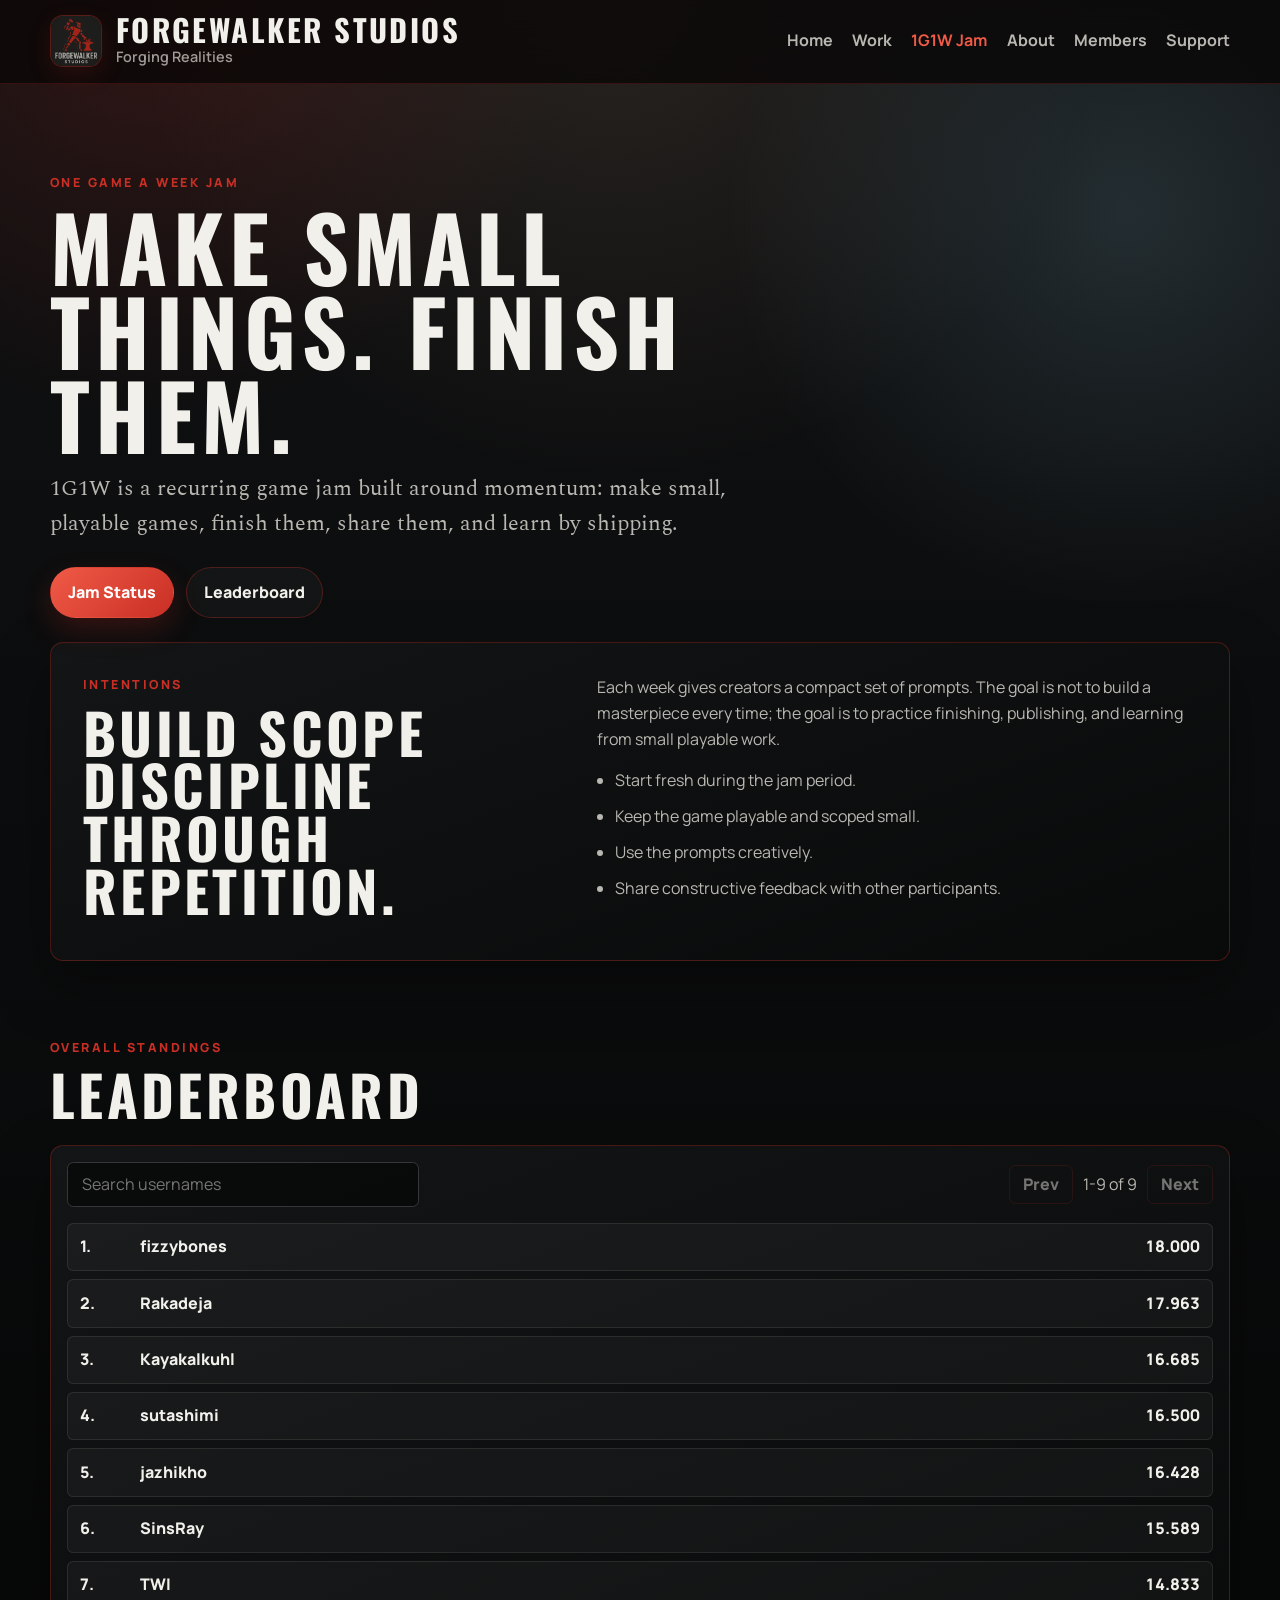
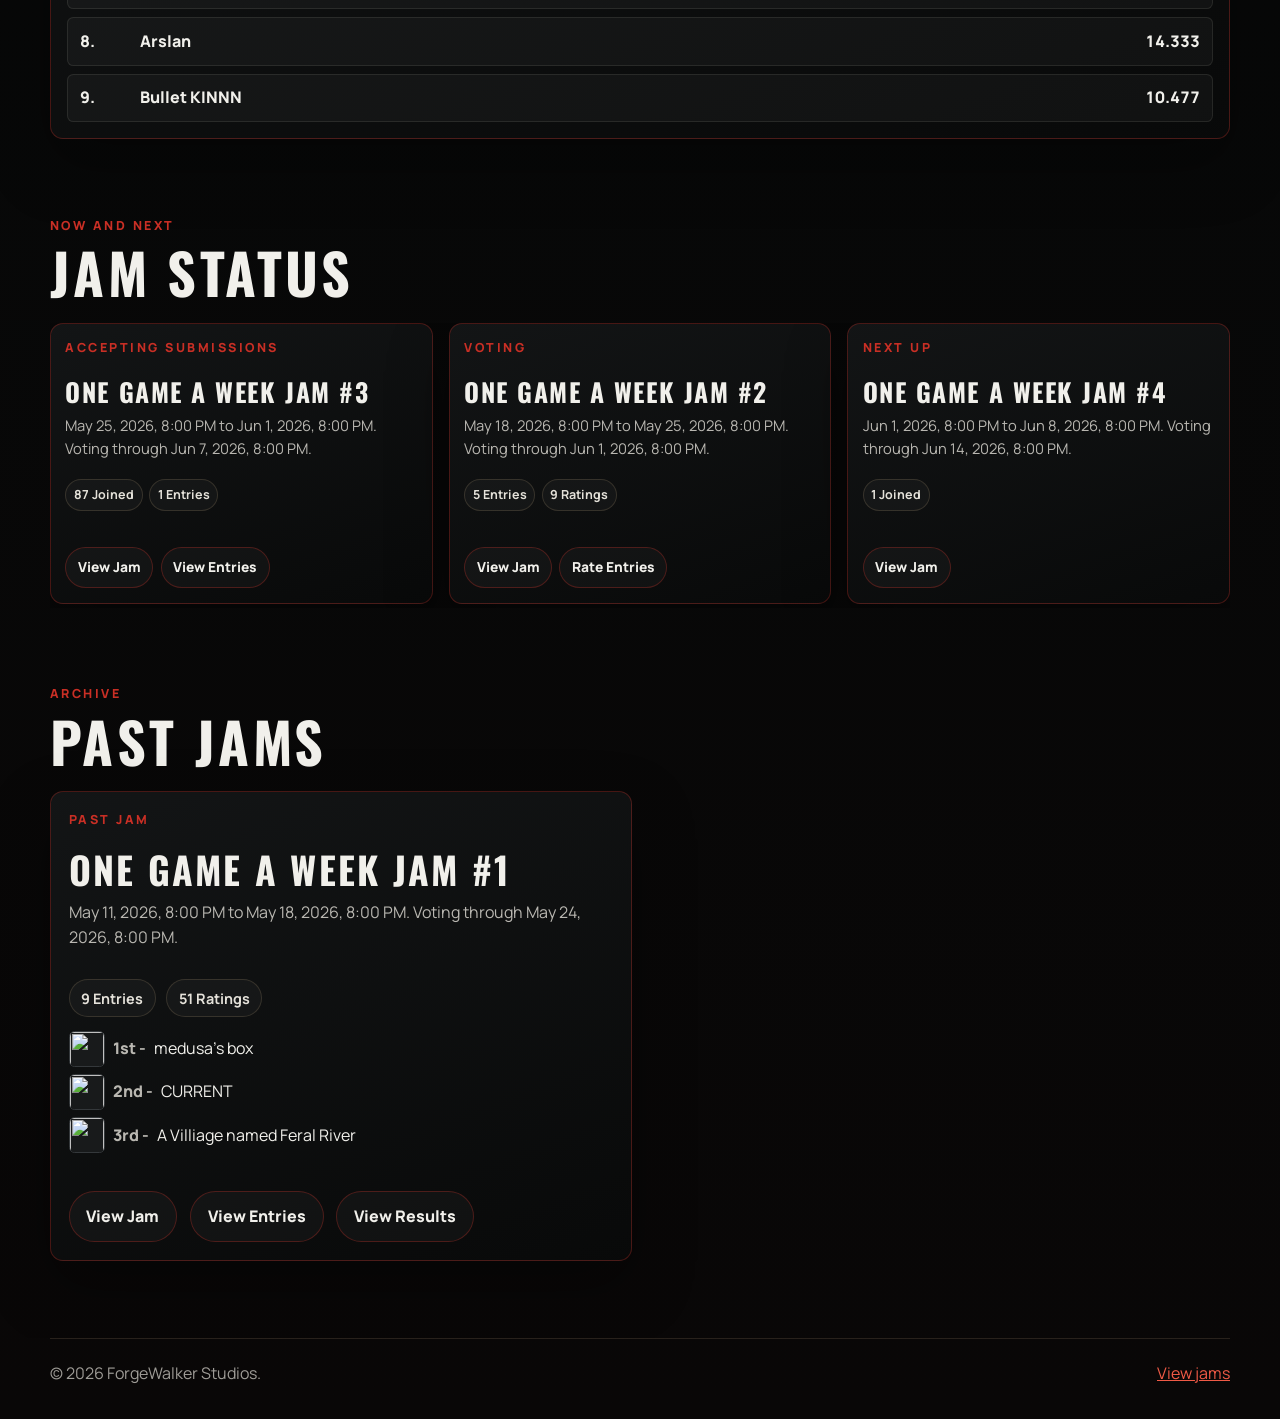
==== 1g1w.html @ 2f3650dd "feat: combine active jam status row" ====
<!doctype html>
<html lang="en">
  <head>
    <meta charset="utf-8" />
    <meta name="viewport" content="width=device-width, initial-scale=1" />
    <meta name="description" content="One Game a Week Jam is a recurring jam focused on making small, finished games quickly." />
    <title>1G1W Jam | ForgeWalker Studios</title>
    <link
      href="https://fonts.googleapis.com/css2?family=Manrope:wght@400;600;700;800&family=Oswald:wght@500;600;700&family=Spectral:wght@400;600;700&display=swap"
      rel="stylesheet"
    />
    <link rel="stylesheet" href="styles.css?v=20260528-active-row" />
  </head>
  <body>
    <header class="site-header">
      <a class="brand" href="index.html" aria-label="ForgeWalker Studios home">
        <img class="brand-mark" src="assets/branding/forgewalker-logo.png" width="52" height="52" alt="" />
        <span class="brand-copy"><span class="brand-name">ForgeWalker Studios</span><span class="brand-role">Forging Realities</span></span>
      </a>
      <nav class="nav-links" aria-label="Primary navigation">
        <a href="index.html">Home</a>
        <a href="work.html">Work</a>
        <a href="1g1w.html" aria-current="page">1G1W Jam</a>
        <a href="about.html">About</a>
        <a href="members.html">Members</a>
        <a href="support.html">Support</a>
      </nav>
    </header>

    <main data-jam-page>
      <section class="page-hero jam-hero" aria-labelledby="jam-title">
        <p class="eyebrow">One Game a Week Jam</p>
        <h1 id="jam-title">Make small things. Finish them.</h1>
        <p class="lede">
          1G1W is a recurring game jam built around momentum: make small, playable games,
          finish them, share them, and learn by shipping.
        </p>
        <div class="actions">
          <a class="button primary" href="#featured-jams">Jam Status</a>
          <a class="button" href="#leaderboard-title">Leaderboard</a>
        </div>
      </section>

      <section class="content-band split-section" aria-labelledby="intent-title">
        <div>
          <p class="eyebrow">Intentions</p>
          <h2 id="intent-title">Build scope discipline through repetition.</h2>
        </div>
        <div>
          <p>
            Each week gives creators a compact set of prompts. The goal is not to build a
            masterpiece every time; the goal is to practice finishing, publishing, and learning from
            small playable work.
          </p>
          <ul class="principle-list">
            <li>Start fresh during the jam period.</li>
            <li>Keep the game playable and scoped small.</li>
            <li>Use the prompts creatively.</li>
            <li>Share constructive feedback with other participants.</li>
          </ul>
        </div>
      </section>

      <section class="content-section" aria-labelledby="leaderboard-title">
        <div class="section-heading">
          <p class="eyebrow">Overall standings</p>
          <h2 id="leaderboard-title">Leaderboard</h2>
        </div>
        <div class="leaderboard-panel">
          <div class="leaderboard-tools">
            <label class="screen-reader-text" for="leaderboard-search">Search leaderboard usernames</label>
            <input id="leaderboard-search" type="search" placeholder="Search usernames" autocomplete="off" />
            <div class="leaderboard-pager" aria-label="Leaderboard pages">
              <button class="icon-button" id="leaderboard-prev" type="button" aria-label="Previous leaderboard page">Prev</button>
              <span id="leaderboard-count">0-0 of 0</span>
              <button class="icon-button" id="leaderboard-next" type="button" aria-label="Next leaderboard page">Next</button>
            </div>
          </div>
          <ol class="leaderboard-list" id="leaderboard-list"></ol>
        </div>
      </section>

      <section class="content-section" aria-labelledby="featured-title">
        <div class="section-heading">
          <p class="eyebrow">Now and next</p>
          <h2 id="featured-title">Jam status</h2>
        </div>
        <div class="featured-jam-grid" id="featured-jams"></div>
      </section>

      <section class="content-section" aria-labelledby="past-title">
        <div class="section-heading">
          <p class="eyebrow">Archive</p>
          <h2 id="past-title">Past jams</h2>
        </div>
        <div class="jam-grid" id="past-jams"></div>
      </section>
    </main>

    <footer class="site-footer">
      <p>&copy; 2026 ForgeWalker Studios.</p>
      <a href="#featured-jams">View jams</a>
    </footer>
    <script src="scripts/render-gameaweek-jams.js?v=20260528-active-row" defer></script>
  </body>
</html>
---- styles.css ----
:root {
  color-scheme: dark;
  --bg: #101112;
  --bg-deep: #070808;
  --surface: #181a1b;
  --surface-warm: rgba(20, 22, 23, 0.94);
  --surface-strong: #202427;
  --text: #f1f0eb;
  --text-itch: #e5e2da;
  --muted: #b9b7b1;
  --quiet: rgba(229, 226, 218, 0.68);
  --line: #34383b;
  --line-warm: rgba(211, 52, 40, 0.3);
  --forge: #c92f25;
  --forge-soft: #f05a46;
  --steel-bright: #f6f3ec;
  --patreon: #ff424d;
  --citylight: #9eddf2;
  --sunrise: #e9b98e;
  --radius: 13px;
  --shadow: 0 24px 60px rgba(0, 0, 0, 0.35);
  --site-width: min(1180px, calc(100vw - 2rem));
}

* {
  box-sizing: border-box;
}

html {
  scroll-behavior: smooth;
}

body {
  margin: 0;
  min-width: 320px;
  background:
    radial-gradient(circle at 12% 0%, rgba(201, 47, 37, 0.18), transparent 26rem),
    radial-gradient(circle at 88% 7%, rgba(158, 221, 242, 0.14), transparent 25rem),
    radial-gradient(circle at 48% 0%, rgba(233, 185, 142, 0.11), transparent 30rem),
    linear-gradient(180deg, var(--bg) 0%, var(--bg-deep) 52%, #090707 100%);
  color: var(--text);
  font-family: "Manrope", system-ui, -apple-system, BlinkMacSystemFont, "Segoe UI", sans-serif;
  line-height: 1.6;
}

img {
  display: block;
  max-width: 100%;
  height: auto;
}

a {
  color: inherit;
}

.screen-reader-text {
  position: absolute;
  width: 1px;
  height: 1px;
  overflow: hidden;
  clip: rect(0, 0, 0, 0);
  white-space: nowrap;
}

.site-header {
  position: sticky;
  top: 0;
  z-index: 20;
  display: flex;
  align-items: center;
  justify-content: space-between;
  gap: 1.5rem;
  padding: 0.9rem max(1rem, calc((100vw - 1180px) / 2));
  border-bottom: 1px solid rgba(201, 47, 37, 0.22);
  background: rgba(9, 7, 7, 0.78);
  backdrop-filter: blur(18px);
}

.brand {
  display: inline-flex;
  align-items: center;
  gap: 0.85rem;
  min-width: 0;
  text-decoration: none;
}

.brand-mark {
  flex: 0 0 auto;
  width: 52px;
  height: 52px;
  border: 1px solid rgba(201, 47, 37, 0.4);
  border-radius: var(--radius);
  object-fit: cover;
  background: #111;
  box-shadow: 0 8px 24px rgba(201, 47, 37, 0.14);
}

.brand-copy {
  display: grid;
  min-width: 0;
}

.brand-name {
  color: var(--text);
  font-family: "Oswald", "Manrope", sans-serif;
  font-size: clamp(1.35rem, 2.4vw, 2rem);
  font-weight: 700;
  letter-spacing: 0.08em;
  line-height: 1;
  text-transform: uppercase;
}

.brand-role {
  color: var(--quiet);
  font-size: 0.9rem;
  font-weight: 600;
}

.nav-links {
  display: flex;
  flex-wrap: wrap;
  justify-content: flex-end;
  gap: 0.9rem 1.2rem;
  color: var(--muted);
  font-weight: 700;
}

.nav-links a {
  text-decoration: none;
}

.nav-links a:hover,
.nav-links a:focus-visible,
.nav-links a[aria-current="page"],
.text-link,
.project-card a,
.site-footer a {
  color: var(--forge-soft);
}

.nav-links a:focus-visible,
.button:focus-visible,
.icon-button:focus-visible,
.leaderboard-tools input:focus-visible,
.project-card a:focus-visible,
.support-link:focus-visible,
.text-link:focus-visible {
  outline: 3px solid rgba(240, 90, 70, 0.85);
  outline-offset: 4px;
}

main {
  overflow: hidden;
}

.hero,
.page-hero,
.content-section,
.content-band {
  width: var(--site-width);
  margin: 0 auto;
}

.hero {
  display: grid;
  grid-template-columns: minmax(0, 1.12fr) minmax(300px, 0.88fr);
  gap: 1.4rem;
  align-items: stretch;
  min-height: calc(100svh - 82px);
  padding: clamp(3rem, 6vw, 5rem) 0 2.5rem;
}

.hero-copy,
.feature-panel,
.content-band,
.project-card,
.member-card,
.support-link {
  border: 1px solid var(--line-warm);
  border-radius: var(--radius);
  background: linear-gradient(160deg, var(--surface-warm), rgba(9, 10, 10, 0.94));
  box-shadow: var(--shadow);
}

.hero-copy {
  padding: clamp(1.6rem, 4vw, 3rem);
}

.feature-panel {
  position: relative;
  display: grid;
  align-content: end;
  min-height: 420px;
  overflow: hidden;
  padding: clamp(1.2rem, 3vw, 2rem);
}

.feature-cover {
  position: absolute;
  inset: 0;
  width: 100%;
  height: 100%;
  object-fit: cover;
  opacity: 0.74;
  filter: saturate(0.95) contrast(1.06);
}

.feature-panel::after {
  content: "";
  position: absolute;
  inset: 0;
  background:
    linear-gradient(180deg, rgba(7, 8, 8, 0.1), rgba(7, 8, 8, 0.82)),
    linear-gradient(90deg, rgba(7, 8, 8, 0.35), rgba(201, 47, 37, 0.08));
}

.feature-emblem {
  position: absolute;
  right: 1rem;
  top: 1rem;
  z-index: 1;
  width: min(34%, 150px);
  border: 1px solid rgba(201, 47, 37, 0.42);
  border-radius: var(--radius);
  opacity: 0.9;
  box-shadow: var(--shadow);
}

.feature-panel > div {
  position: relative;
  z-index: 2;
  padding: 1rem;
  border: 1px solid rgba(201, 47, 37, 0.22);
  border-radius: var(--radius);
  background: rgba(7, 8, 8, 0.78);
}

.page-hero {
  padding: clamp(3rem, 7vw, 6rem) 0 1.5rem;
}

.content-section,
.content-band {
  margin-bottom: clamp(2.5rem, 6vw, 5rem);
}

.content-band {
  padding: clamp(1.35rem, 3vw, 2rem);
}

.split-section {
  display: grid;
  grid-template-columns: minmax(260px, 0.75fr) minmax(0, 1fr);
  gap: clamp(1.5rem, 5vw, 4rem);
  align-items: start;
}

.prose-section {
  max-width: 920px;
}

.section-heading {
  max-width: 820px;
  margin-bottom: 1.5rem;
}

.eyebrow,
.project-label,
.panel-label {
  margin: 0 0 0.65rem;
  color: var(--forge);
  font-size: 0.78rem;
  font-weight: 800;
  letter-spacing: 0.2em;
  text-transform: uppercase;
}

h1,
h2,
h3,
p {
  margin-top: 0;
}

h1,
h2 {
  font-family: "Oswald", "Manrope", sans-serif;
  line-height: 0.94;
  letter-spacing: 0.06em;
  text-transform: uppercase;
}

h1 {
  max-width: 100%;
  margin-bottom: 1rem;
  font-size: clamp(3rem, 7.2vw, 5.1rem);
  overflow-wrap: normal;
  word-break: normal;
}

.hero h1 span {
  display: block;
}

.page-hero h1 {
  max-width: 14ch;
  font-size: clamp(3rem, 7vw, 5.7rem);
}

h2 {
  margin-bottom: 0.75rem;
  font-size: clamp(2rem, 4.5vw, 3.5rem);
}

.project-card h2,
.project-card h3 {
  margin-bottom: 0.65rem;
  font-family: "Oswald", "Manrope", sans-serif;
  font-size: 1.65rem;
  line-height: 1.05;
  letter-spacing: 0.04em;
  text-transform: uppercase;
}

.lede {
  max-width: 62ch;
  color: var(--muted);
  font-family: "Spectral", Georgia, serif;
  font-size: clamp(1.1rem, 2vw, 1.35rem);
}

p {
  color: var(--muted);
}

.actions {
  display: flex;
  flex-wrap: wrap;
  gap: 0.8rem;
  margin-top: 1.6rem;
}

.button {
  display: inline-flex;
  align-items: center;
  justify-content: center;
  min-height: 48px;
  padding: 0.75rem 1.05rem;
  border: 1px solid var(--line-warm);
  border-radius: 999px;
  background: rgba(255, 255, 255, 0.03);
  color: var(--text);
  font-weight: 800;
  text-decoration: none;
}

.button.primary {
  border-color: transparent;
  background: linear-gradient(135deg, var(--forge-soft), var(--forge));
  color: #fff;
  box-shadow: 0 12px 28px rgba(201, 47, 37, 0.22);
}

.text-link,
.project-card a {
  font-weight: 800;
  text-decoration: none;
}

.text-link:hover,
.project-card a:hover,
.site-footer a:hover {
  text-decoration: underline;
  text-underline-offset: 0.24em;
}

.project-grid {
  display: grid;
  grid-template-columns: repeat(3, minmax(0, 1fr));
  gap: 1rem;
}

.project-grid.wide {
  grid-template-columns: repeat(4, minmax(0, 1fr));
}

.project-card {
  display: grid;
  grid-template-rows: auto 1fr;
  min-height: 100%;
  overflow: hidden;
}

.jam-grid {
  display: grid;
  grid-template-columns: repeat(2, minmax(0, 1fr));
  gap: 1rem;
}

.featured-jam-grid {
  display: grid;
  grid-template-columns: repeat(3, minmax(190px, 1fr));
  gap: 1rem;
  overflow-x: auto;
  padding-bottom: 0.25rem;
}

.jam-card {
  display: grid;
  grid-template-columns: minmax(180px, 0.45fr) minmax(0, 1fr);
  min-height: 100%;
  overflow: hidden;
  border: 1px solid var(--line-warm);
  border-radius: var(--radius);
  background: linear-gradient(160deg, var(--surface-warm), rgba(9, 10, 10, 0.94));
  box-shadow: var(--shadow);
}

.jam-card.no-image {
  grid-template-columns: 1fr;
}

.featured-jam-grid .jam-card {
  grid-template-columns: 1fr;
}

.featured-jam-grid .jam-card img {
  width: 100%;
  height: auto;
  min-height: 0;
  aspect-ratio: 16 / 9;
}

.featured-jam-grid .jam-card h2 {
  font-size: clamp(1.25rem, 2vw, 1.85rem);
}

.featured-jam-grid .jam-card-body {
  gap: 0.65rem;
  padding: 0.9rem;
}

.featured-jam-grid .jam-dates {
  font-size: 0.92rem;
}

.featured-jam-grid .tag-list {
  gap: 0.4rem;
  margin-top: 0.5rem;
}

.featured-jam-grid .tag-list li {
  padding: 0.3rem 0.48rem;
  font-size: 0.78rem;
}

.featured-jam-grid .actions {
  gap: 0.45rem;
}

.featured-jam-grid .button {
  min-height: 2.4rem;
  padding: 0.55rem 0.72rem;
  font-size: 0.86rem;
}

.jam-card img {
  width: 100%;
  height: 100%;
  min-height: 260px;
  object-fit: cover;
  background: var(--surface);
}

.jam-card-body {
  display: flex;
  flex-direction: column;
  gap: 0.75rem;
  padding: 1.1rem;
}

.jam-card h2 {
  margin-bottom: 0;
  font-size: clamp(1.7rem, 3vw, 2.35rem);
}

.jam-dates {
  margin: 0;
}

.placeholder-card {
  box-shadow: none;
}

.podium-list {
  display: grid;
  gap: 0.45rem;
  margin: 0.1rem 0 0;
  padding: 0;
  list-style: none;
}

.podium-list li {
  display: grid;
  grid-template-columns: 2.25rem auto minmax(0, 1fr);
  gap: 0.5rem;
  align-items: center;
  min-width: 0;
  color: var(--muted);
  white-space: nowrap;
}

.podium-icon {
  display: grid;
  width: 2.25rem;
  height: 2.25rem;
  overflow: hidden;
  place-items: center;
  border: 1px solid var(--line);
  border-radius: 0.35rem;
  background: var(--surface);
}

.podium-icon img {
  width: 100%;
  height: 100%;
  object-fit: cover;
}

.podium-list a {
  overflow: hidden;
  color: var(--text);
  text-decoration: none;
  text-overflow: ellipsis;
}

.podium-list a:hover {
  color: var(--ember);
}

.podium-rank {
  color: var(--ember);
  font-weight: 800;
}

.leaderboard-panel {
  display: grid;
  gap: 1rem;
  padding: 1rem;
  border: 1px solid var(--line-warm);
  border-radius: var(--radius);
  background: linear-gradient(160deg, var(--surface-warm), rgba(9, 10, 10, 0.94));
  box-shadow: var(--shadow);
}

.leaderboard-tools {
  display: flex;
  flex-wrap: wrap;
  gap: 0.75rem;
  align-items: center;
  justify-content: space-between;
}

.leaderboard-tools input {
  width: min(100%, 22rem);
  min-height: 2.8rem;
  padding: 0 0.9rem;
  border: 1px solid var(--line);
  border-radius: 0.4rem;
  background: rgba(7, 8, 8, 0.8);
  color: var(--text);
  font: inherit;
}

.leaderboard-tools input:focus {
  outline: 2px solid rgba(205, 86, 61, 0.5);
  outline-offset: 2px;
}

.leaderboard-pager {
  display: flex;
  gap: 0.65rem;
  align-items: center;
  color: var(--muted);
}

.icon-button {
  min-height: 2.4rem;
  padding: 0 0.8rem;
  border: 1px solid var(--line-warm);
  border-radius: 0.4rem;
  background: transparent;
  color: var(--text);
  cursor: pointer;
  font: inherit;
  font-weight: 800;
}

.icon-button:disabled {
  cursor: not-allowed;
  opacity: 0.45;
}

.leaderboard-list {
  display: grid;
  gap: 0.5rem;
  margin: 0;
  padding: 0;
  list-style: none;
}

.leaderboard-row {
  display: grid;
  grid-template-columns: 3rem minmax(0, 1fr) auto;
  gap: 0.75rem;
  align-items: center;
  min-height: 3rem;
  padding: 0.65rem 0.75rem;
  border: 1px solid rgba(255, 247, 232, 0.09);
  border-radius: 0.4rem;
  background: rgba(255, 247, 232, 0.035);
}

.leaderboard-row a {
  overflow: hidden;
  color: var(--text);
  font-weight: 800;
  text-decoration: none;
  text-overflow: ellipsis;
  white-space: nowrap;
}

.leaderboard-row a:hover {
  color: var(--ember);
}

.leaderboard-rank,
.leaderboard-score {
  color: var(--ember);
  font-weight: 900;
}

.leaderboard-score {
  color: var(--text);
  font-variant-numeric: tabular-nums;
}

.principle-list {
  display: grid;
  gap: 0.65rem;
  margin: 1rem 0 0;
  padding-left: 1.1rem;
  color: var(--muted);
}

.project-card img {
  width: 100%;
  aspect-ratio: 16 / 10;
  object-fit: cover;
  background: var(--surface);
}

.project-placeholder {
  display: grid;
  place-items: center;
  width: 100%;
  aspect-ratio: 16 / 10;
  background:
    linear-gradient(145deg, rgba(201, 47, 37, 0.18), rgba(9, 10, 10, 0.94)),
    var(--surface);
  color: var(--steel-bright);
  font-family: "Oswald", "Manrope", sans-serif;
  font-size: 2rem;
  letter-spacing: 0.08em;
}

.empty-state {
  grid-column: 1 / -1;
  margin: 0;
  padding: clamp(1.4rem, 3vw, 2rem);
  border: 1px solid var(--line-warm);
  border-radius: var(--radius);
  background: linear-gradient(160deg, var(--surface-warm), rgba(9, 10, 10, 0.94));
  color: var(--muted);
  box-shadow: var(--shadow);
}

.empty-state p {
  margin-bottom: 0.8rem;
}

.empty-state a {
  color: var(--forge-soft);
  font-weight: 800;
  text-decoration: none;
}

.empty-state a:hover {
  text-decoration: underline;
  text-underline-offset: 0.24em;
}

.card-copy {
  display: flex;
  flex-direction: column;
  gap: 0.2rem;
  padding: 1rem;
}

.card-copy p {
  flex: 1;
}

.member-card {
  display: grid;
  grid-template-columns: minmax(190px, 0.35fr) minmax(0, 1fr);
  gap: clamp(1.5rem, 5vw, 4rem);
  align-items: center;
  padding: clamp(1.4rem, 4vw, 3rem);
}

.member-logo {
  width: min(100%, 260px);
  justify-self: center;
  border: 1px solid var(--line-warm);
  border-radius: var(--radius);
  background: rgba(7, 8, 8, 0.65);
  box-shadow: var(--shadow);
}

.tag-list {
  display: flex;
  flex-wrap: wrap;
  gap: 0.65rem;
  padding: 0;
  margin: 1rem 0 0;
  list-style: none;
}

.tag-list li {
  padding: 0.42rem 0.72rem;
  border: 1px solid rgba(223, 190, 146, 0.16);
  border-radius: 999px;
  background: rgba(255, 255, 255, 0.03);
  color: var(--text-itch);
  font-size: 0.9rem;
  font-weight: 700;
}

.support-grid {
  display: grid;
  grid-template-columns: repeat(3, minmax(0, 1fr));
  gap: 1rem;
}

.support-link {
  display: grid;
  align-content: start;
  gap: 0.65rem;
  min-height: 210px;
  padding: 1.2rem;
  text-decoration: none;
}

.support-link span {
  color: var(--forge);
  font-size: 0.82rem;
  font-weight: 900;
  letter-spacing: 0.18em;
  text-transform: uppercase;
}

.support-link strong {
  color: var(--text);
  font-family: "Oswald", "Manrope", sans-serif;
  font-size: 1.75rem;
  line-height: 1.05;
  letter-spacing: 0.04em;
  text-transform: uppercase;
}

.support-link.patreon {
  border-color: rgba(255, 66, 77, 0.42);
}

.support-link.patreon span {
  color: #ff7a82;
}

.site-footer {
  display: flex;
  align-items: center;
  justify-content: space-between;
  gap: 1rem;
  width: var(--site-width);
  margin: 0 auto;
  padding: 1.4rem 0 2rem;
  border-top: 1px solid rgba(223, 190, 146, 0.14);
}

.site-footer p {
  margin: 0;
  color: var(--quiet);
}

@media (max-width: 1050px) {
  .project-grid,
  .project-grid.wide,
  .jam-grid,
  .support-grid {
    grid-template-columns: repeat(2, minmax(0, 1fr));
  }
}

@media (max-width: 860px) {
  .site-header {
    align-items: flex-start;
    flex-direction: column;
  }

  .nav-links {
    justify-content: flex-start;
  }

  .hero,
  .split-section,
  .jam-card,
  .member-card {
    grid-template-columns: 1fr;
  }

  .hero {
    min-height: auto;
  }
}

@media (max-width: 620px) {
  .nav-links {
    width: 100%;
    justify-content: space-between;
    gap: 0.7rem;
  }

  h1,
  .page-hero h1 {
    font-size: clamp(2.35rem, 8vw, 3.2rem);
  }

  .actions,
  .actions .button,
  .project-grid,
  .project-grid.wide,
  .support-grid {
    width: 100%;
  }

  .project-grid,
  .project-grid.wide,
  .jam-grid,
  .support-grid {
    grid-template-columns: 1fr;
  }

  .site-footer {
    align-items: flex-start;
    flex-direction: column;
  }
}
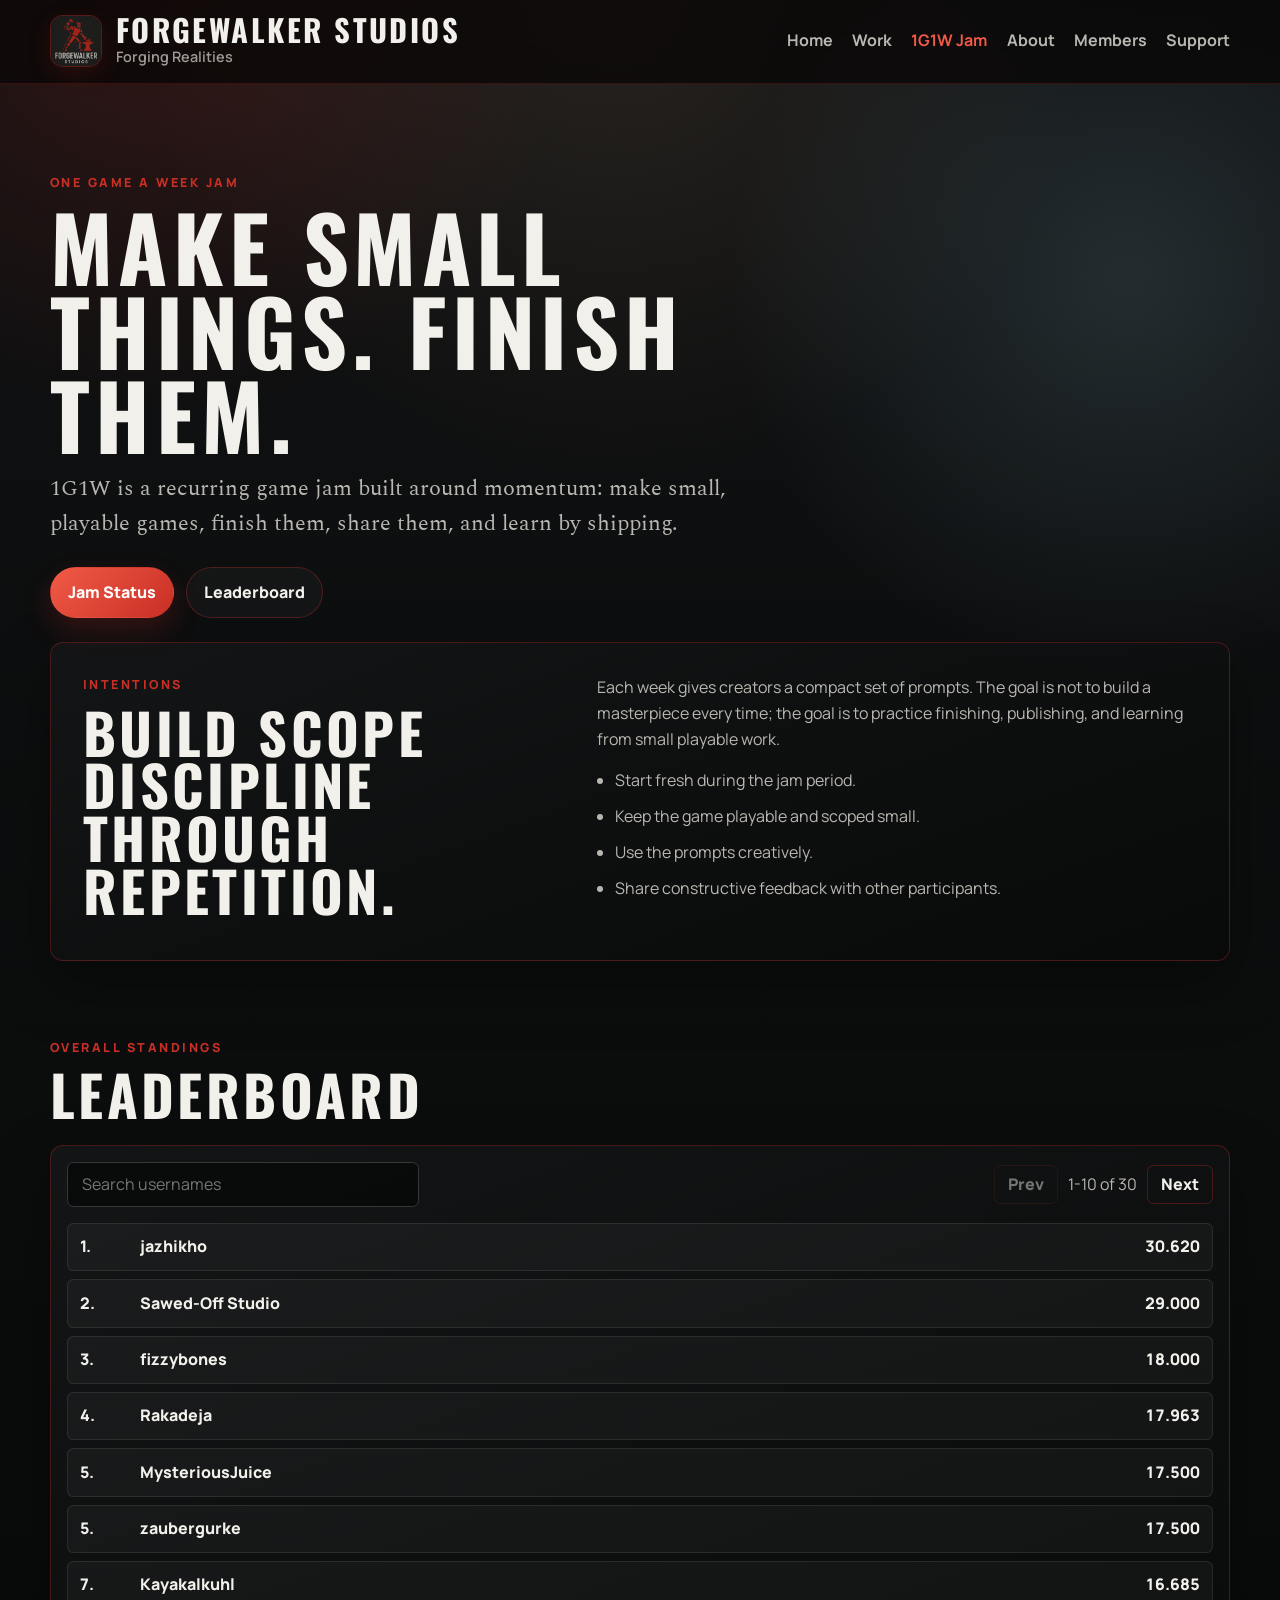
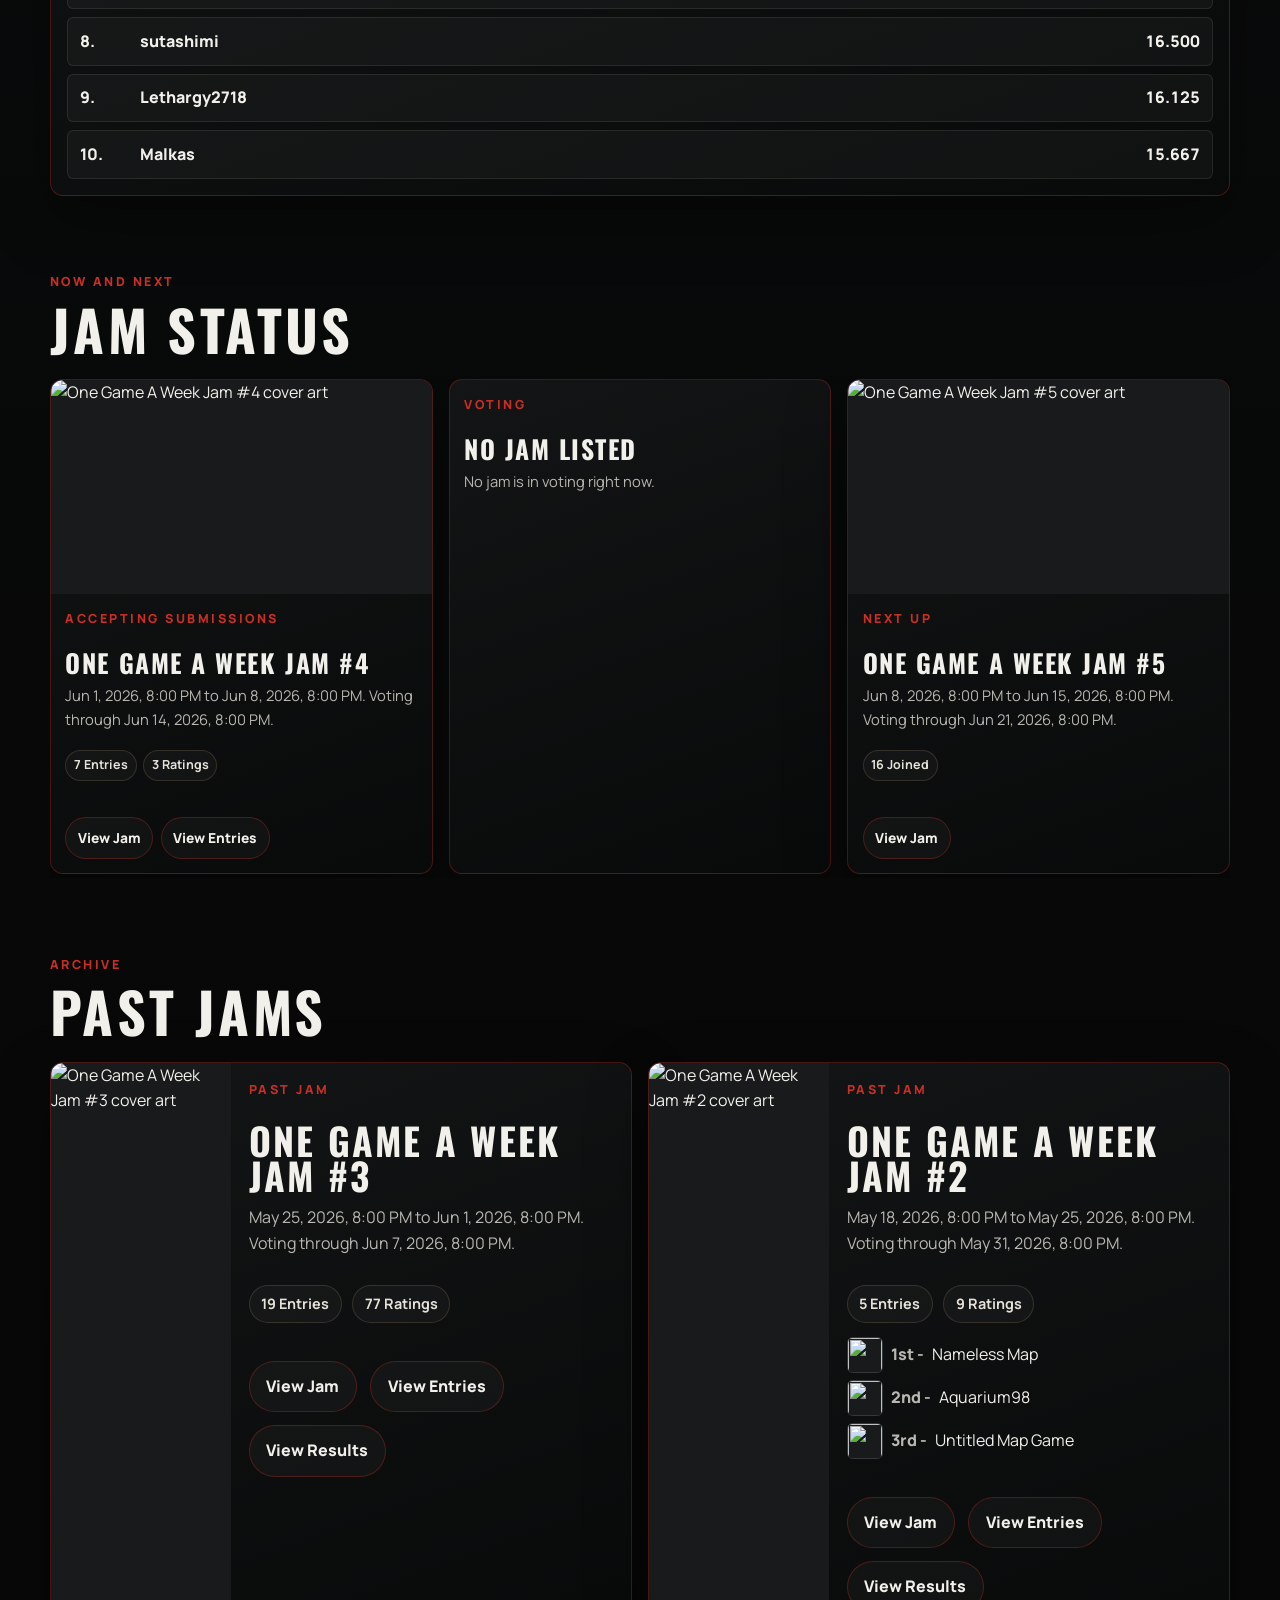
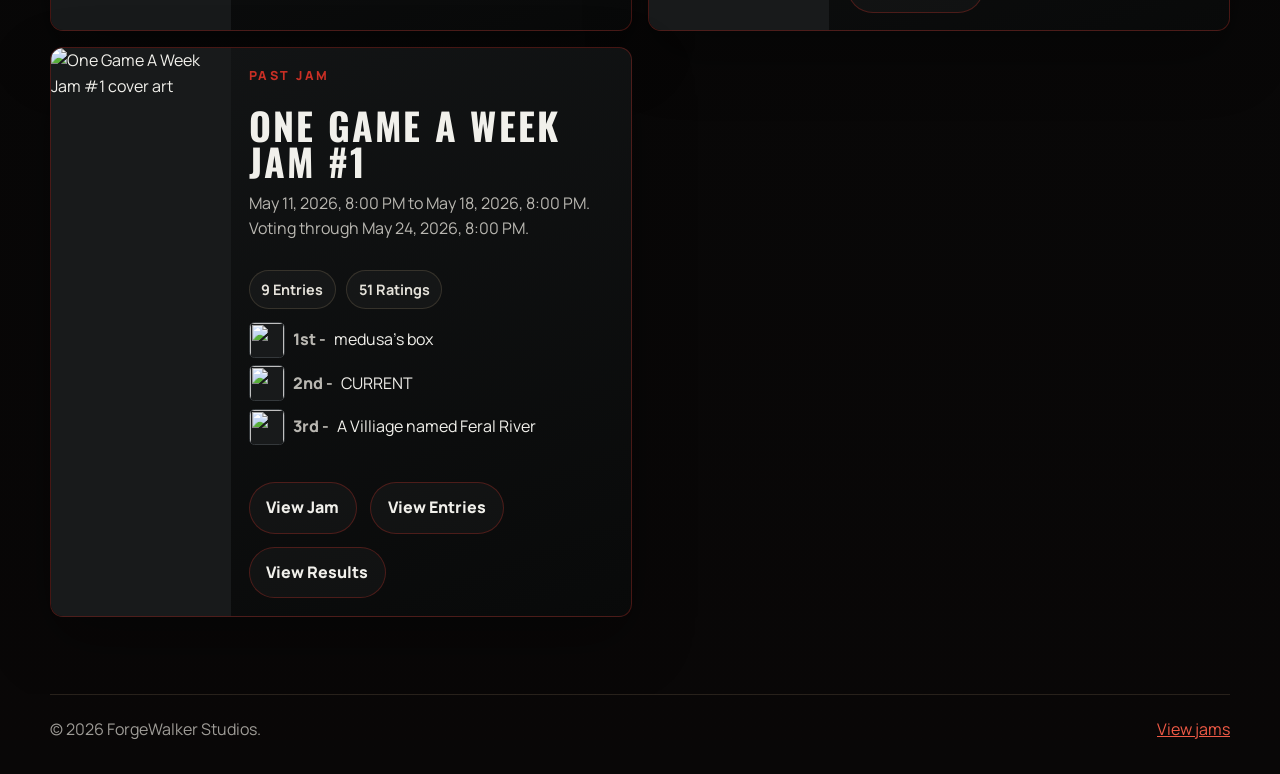
==== commit 661effc2: "chore: update Week 3 leaderboard" ====
--- a/1g1w.html
+++ b/1g1w.html
@@ -101,6 +101,6 @@
       <p>&copy; 2026 ForgeWalker Studios.</p>
       <a href="#featured-jams">View jams</a>
     </footer>
-    <script src="scripts/render-gameaweek-jams.js?v=20260528-active-row" defer></script>
+    <script src="scripts/render-gameaweek-jams.js?v=20260608-leaderboard" defer></script>
   </body>
 </html>
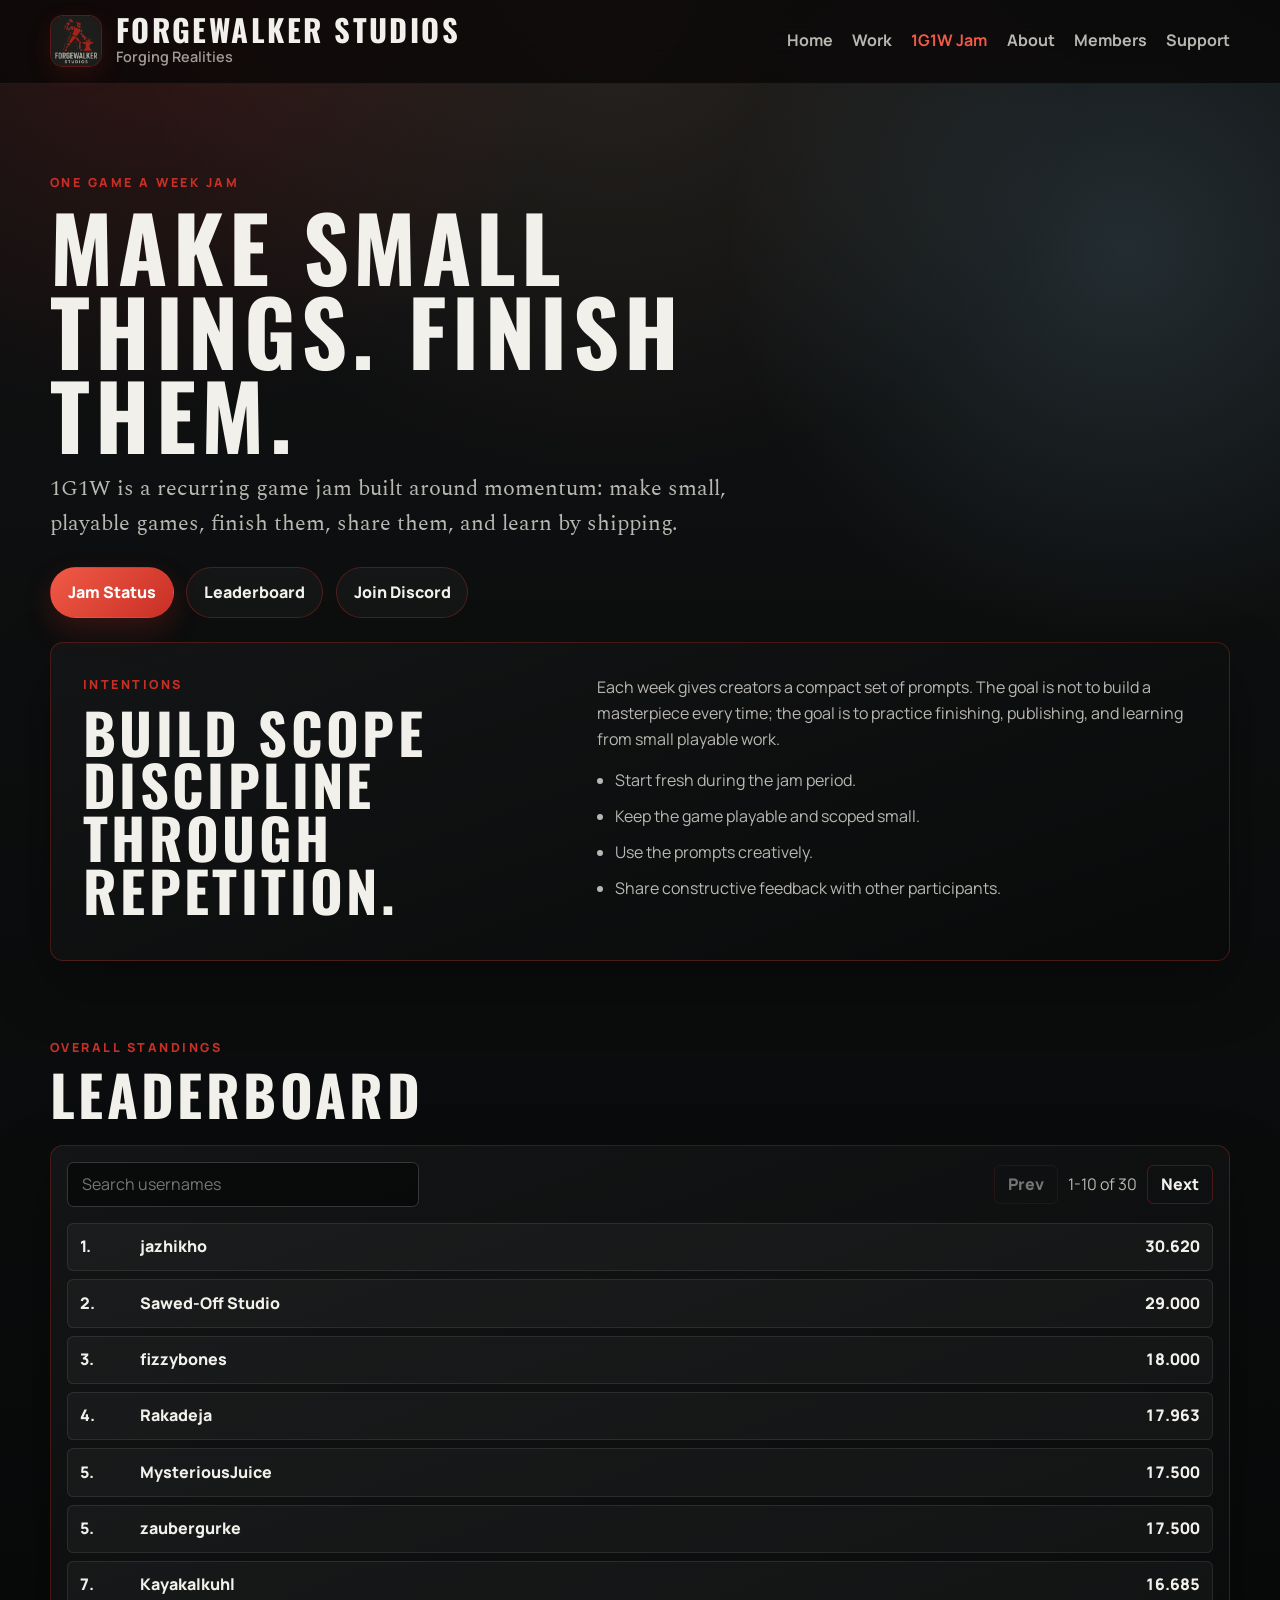
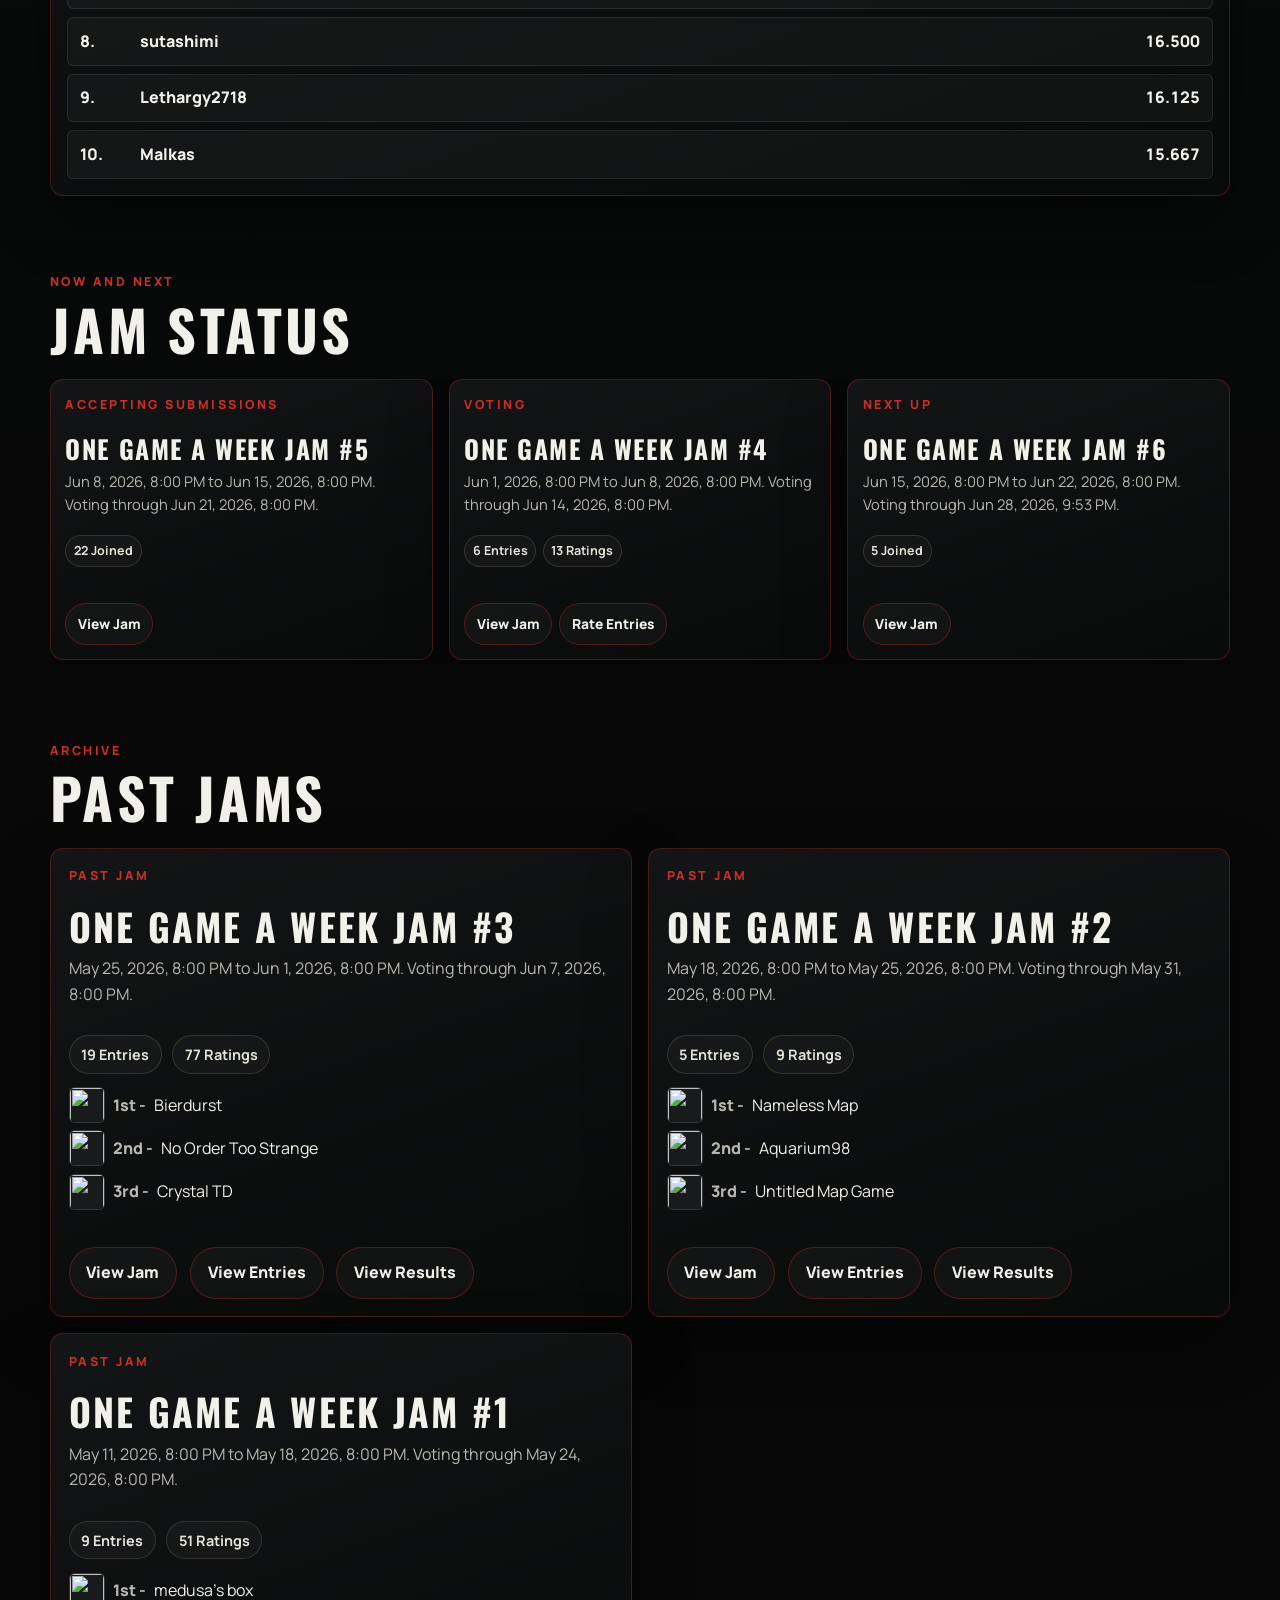
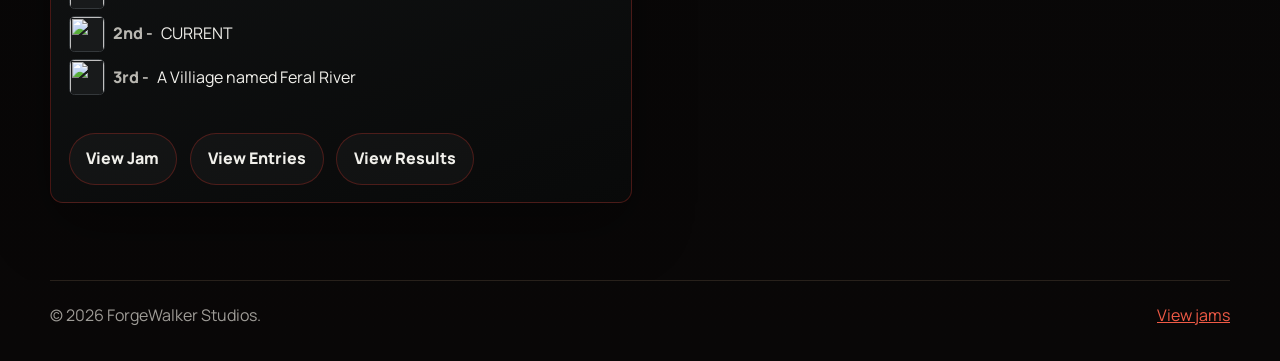
==== commit 99194ce5: "chore: update One Game a Week Discord link" ====
--- a/1g1w.html
+++ b/1g1w.html
@@ -38,6 +38,7 @@
         <div class="actions">
           <a class="button primary" href="#featured-jams">Jam Status</a>
           <a class="button" href="#leaderboard-title">Leaderboard</a>
+          <a class="button" href="https://discord.gg/KGveNz6K">Join Discord</a>
         </div>
       </section>
 
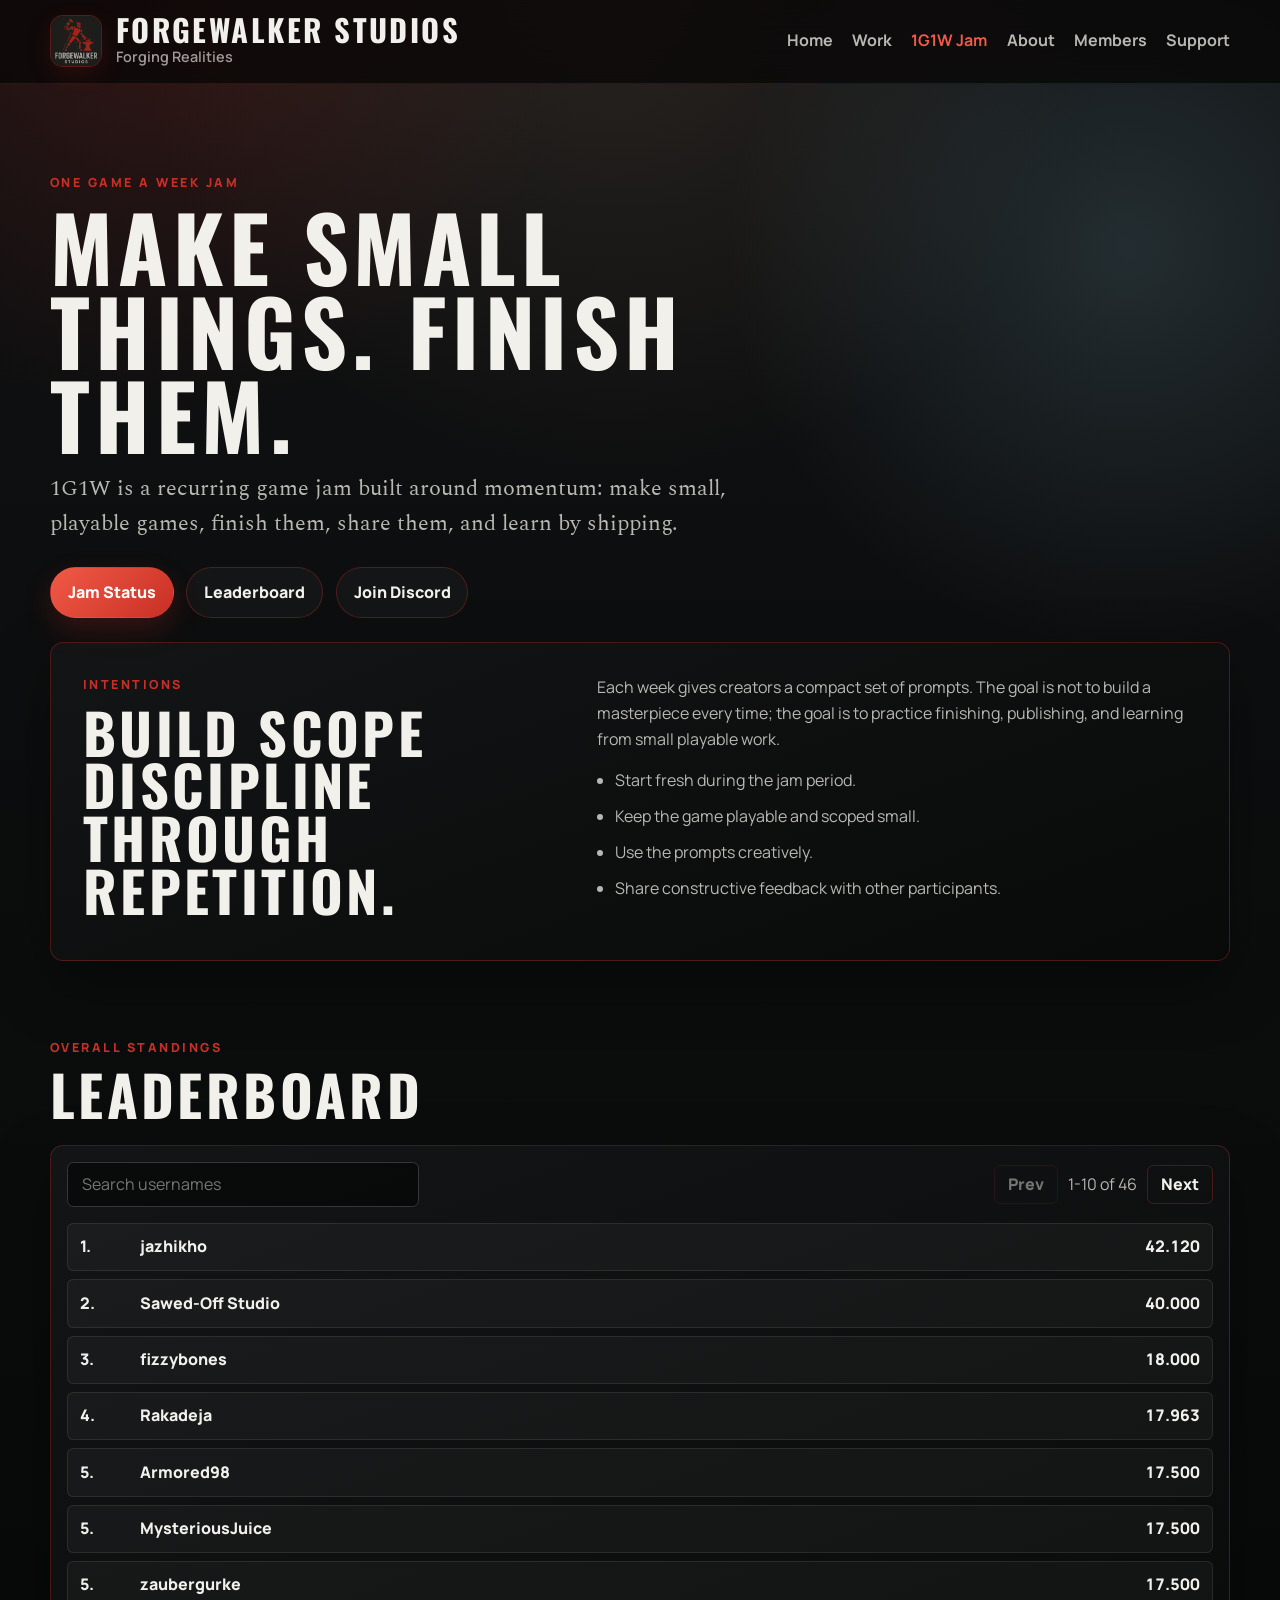
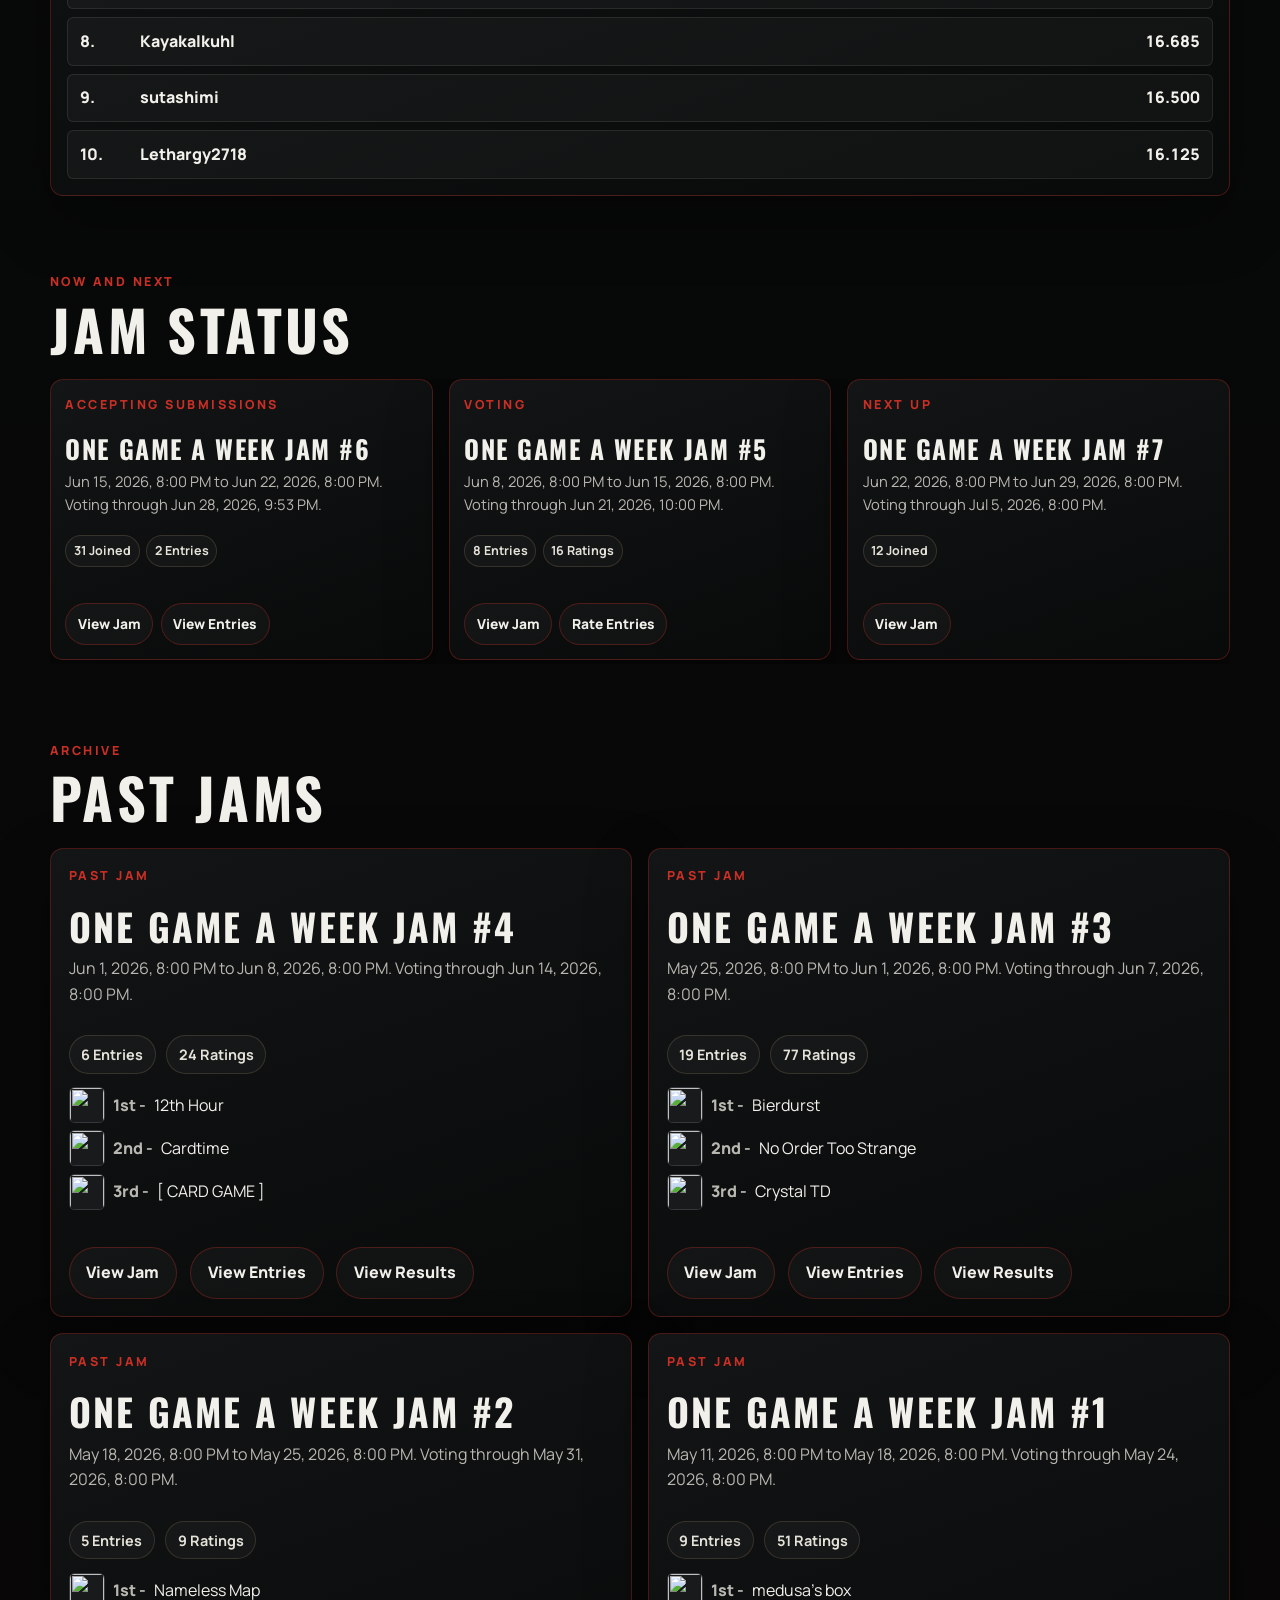
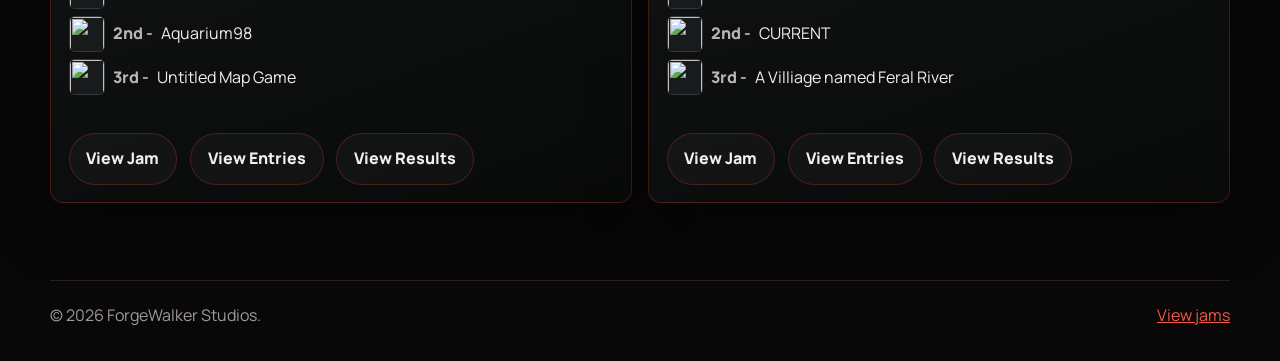
==== commit f5a909dc: "fix: refresh leaderboard script cache key" ====
--- a/1g1w.html
+++ b/1g1w.html
@@ -102,6 +102,6 @@
       <p>&copy; 2026 ForgeWalker Studios.</p>
       <a href="#featured-jams">View jams</a>
     </footer>
-    <script src="scripts/render-gameaweek-jams.js?v=20260608-leaderboard" defer></script>
+    <script src="scripts/render-gameaweek-jams.js?v=20260621-leaderboard" defer></script>
   </body>
 </html>
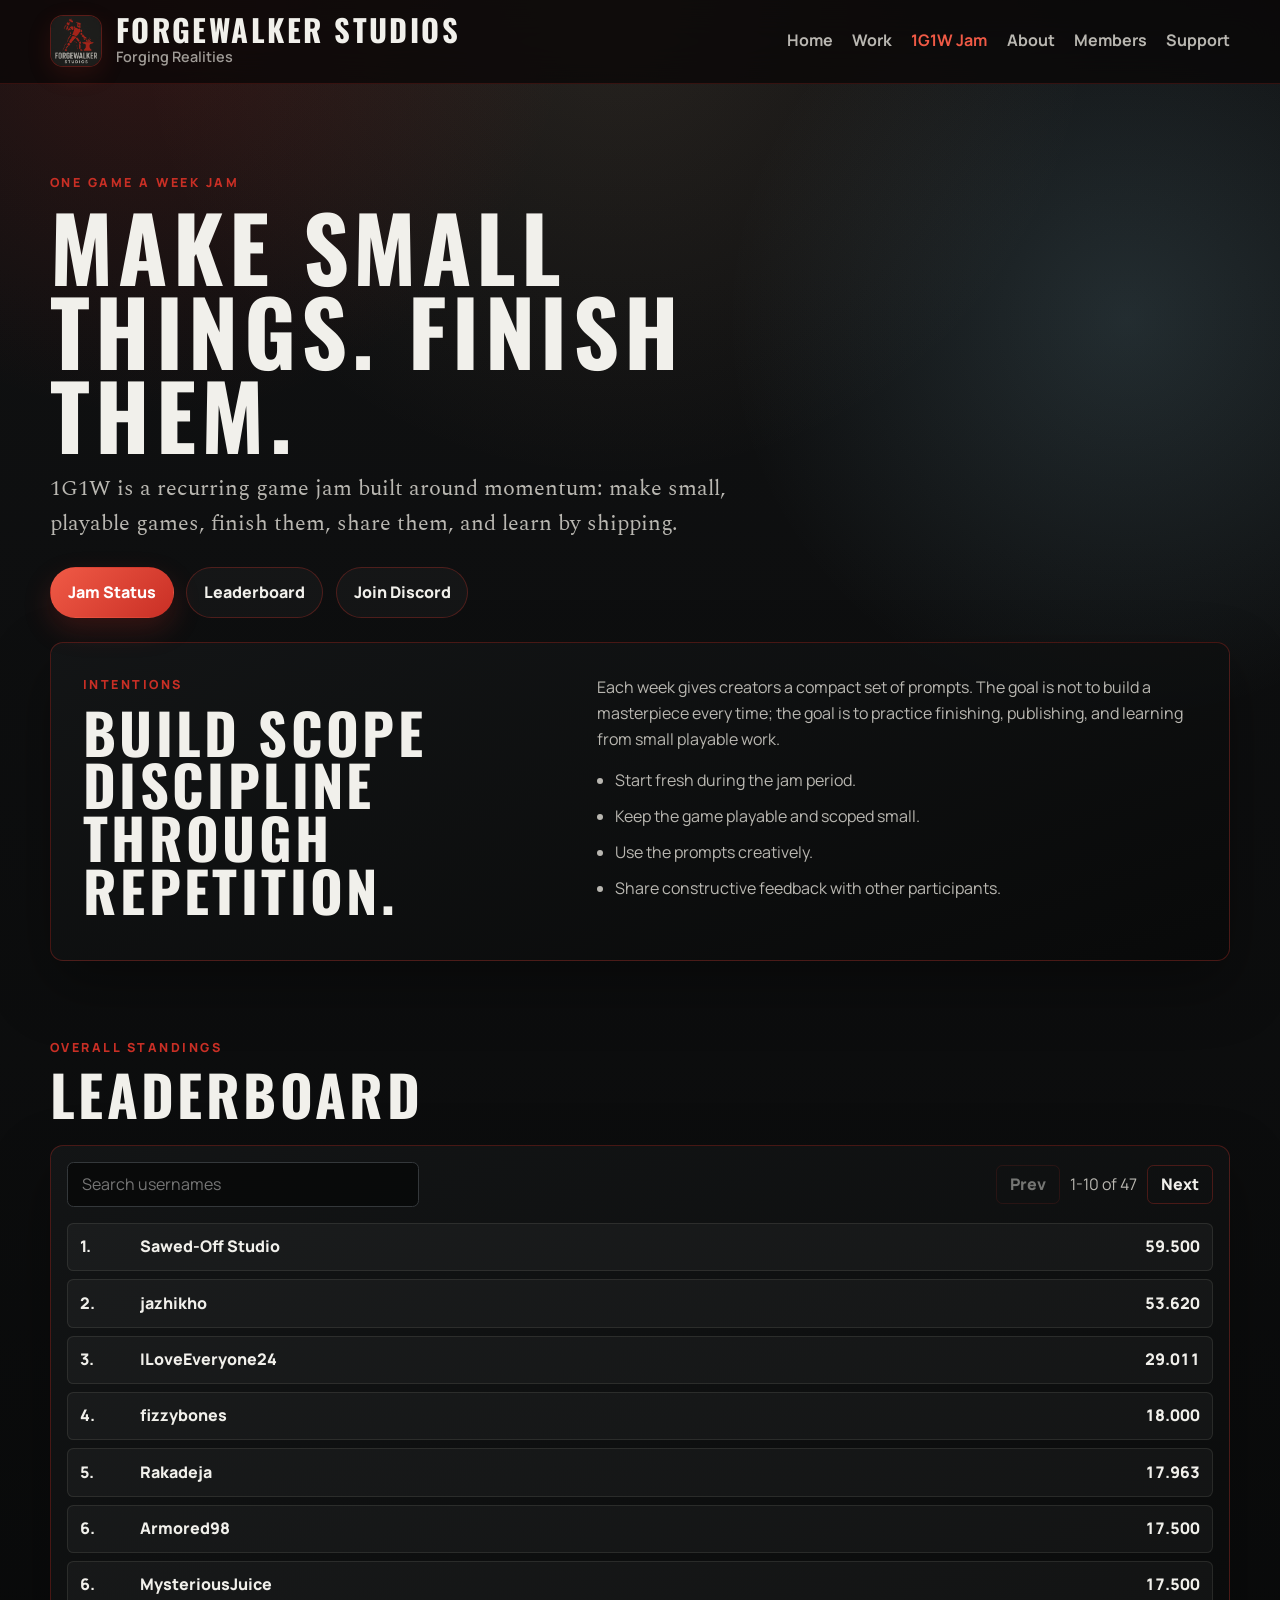
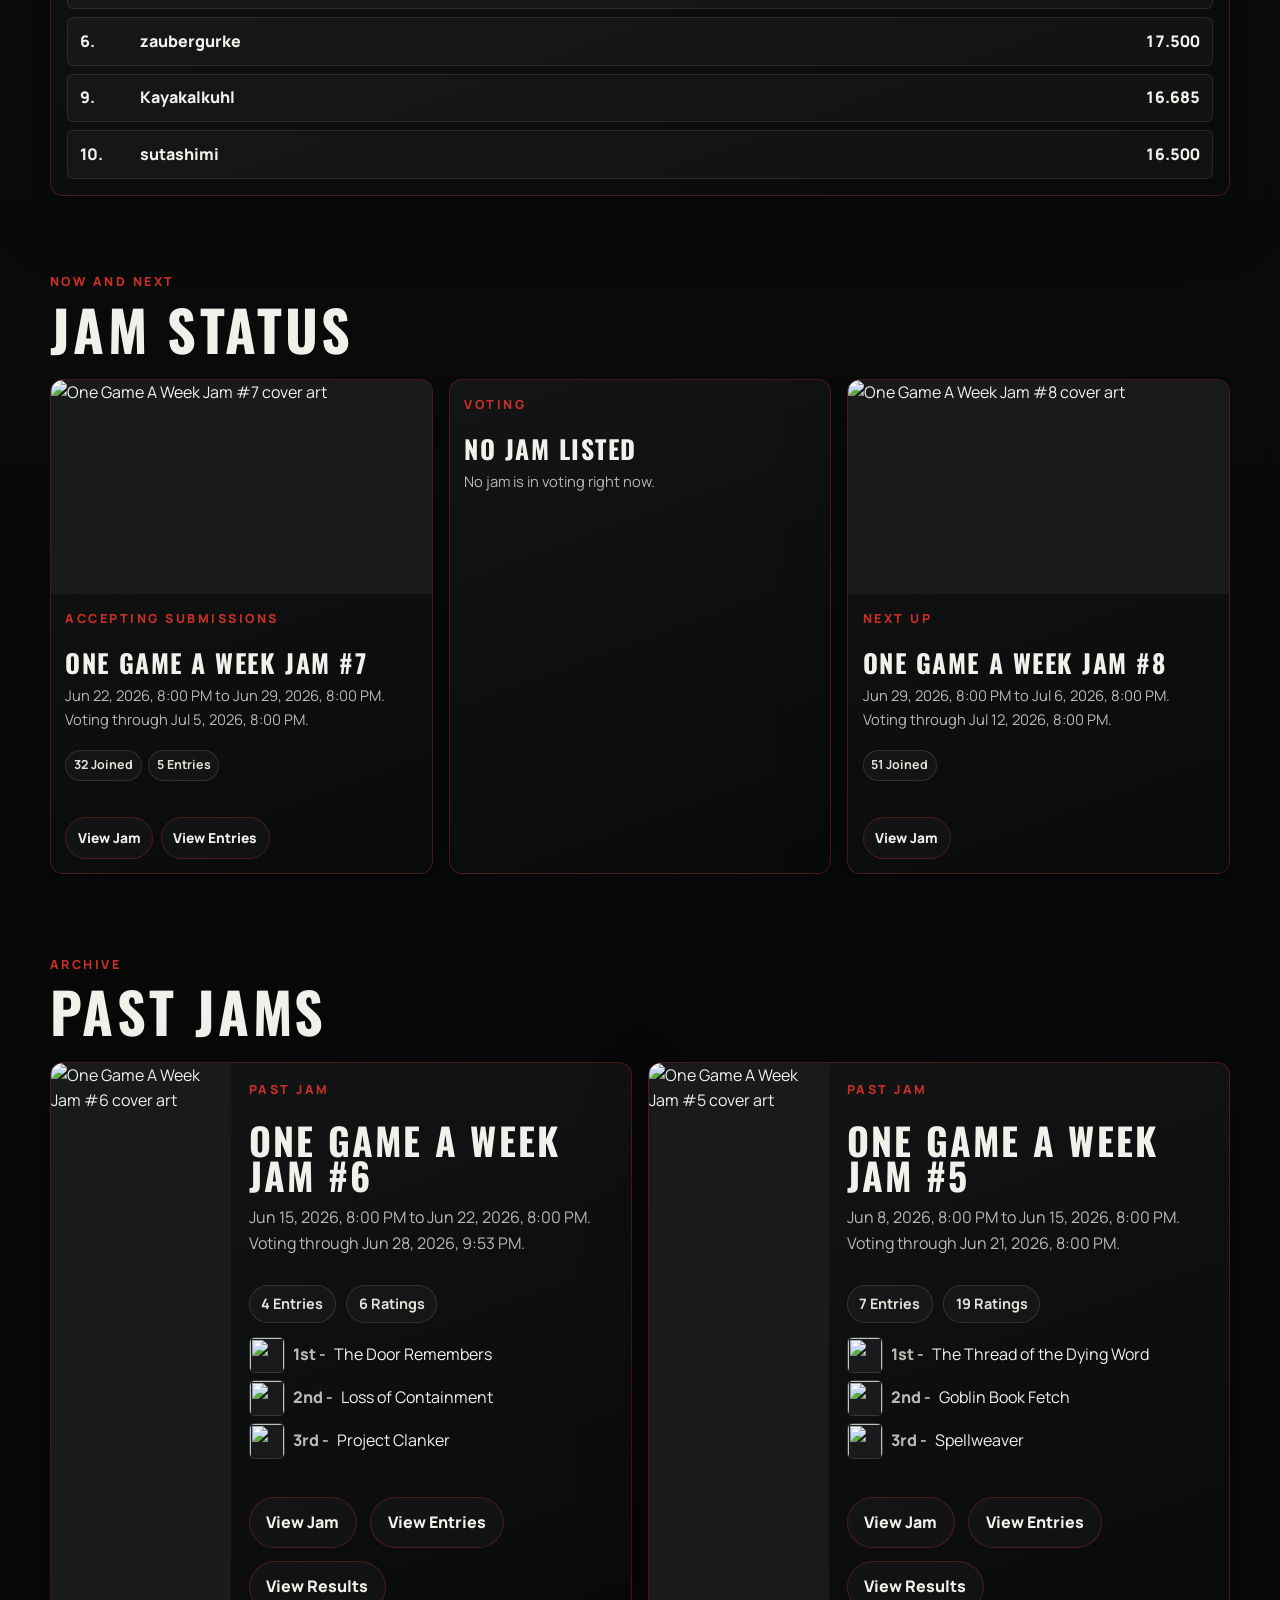
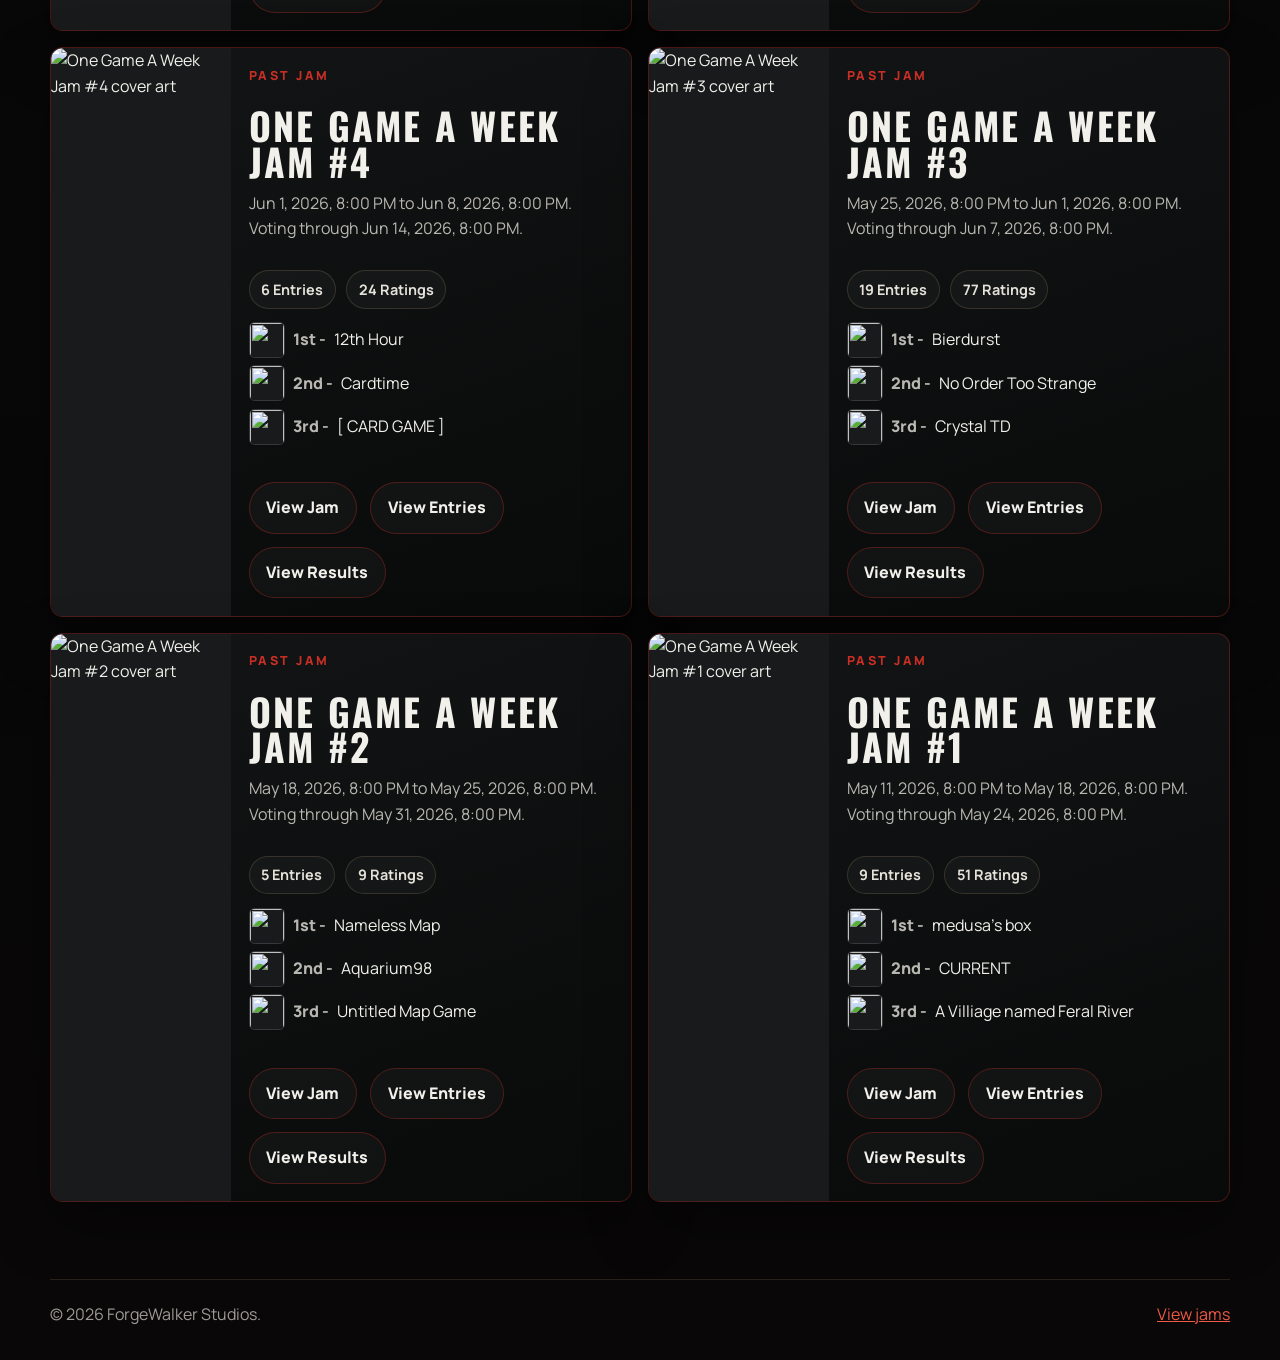
==== commit 5e210cbc: "chore: update One Game a Week leaderboard" ====
--- a/1g1w.html
+++ b/1g1w.html
@@ -102,6 +102,6 @@
       <p>&copy; 2026 ForgeWalker Studios.</p>
       <a href="#featured-jams">View jams</a>
     </footer>
-    <script src="scripts/render-gameaweek-jams.js?v=20260621-leaderboard" defer></script>
+    <script src="scripts/render-gameaweek-jams.js?v=20260629-leaderboard" defer></script>
   </body>
 </html>
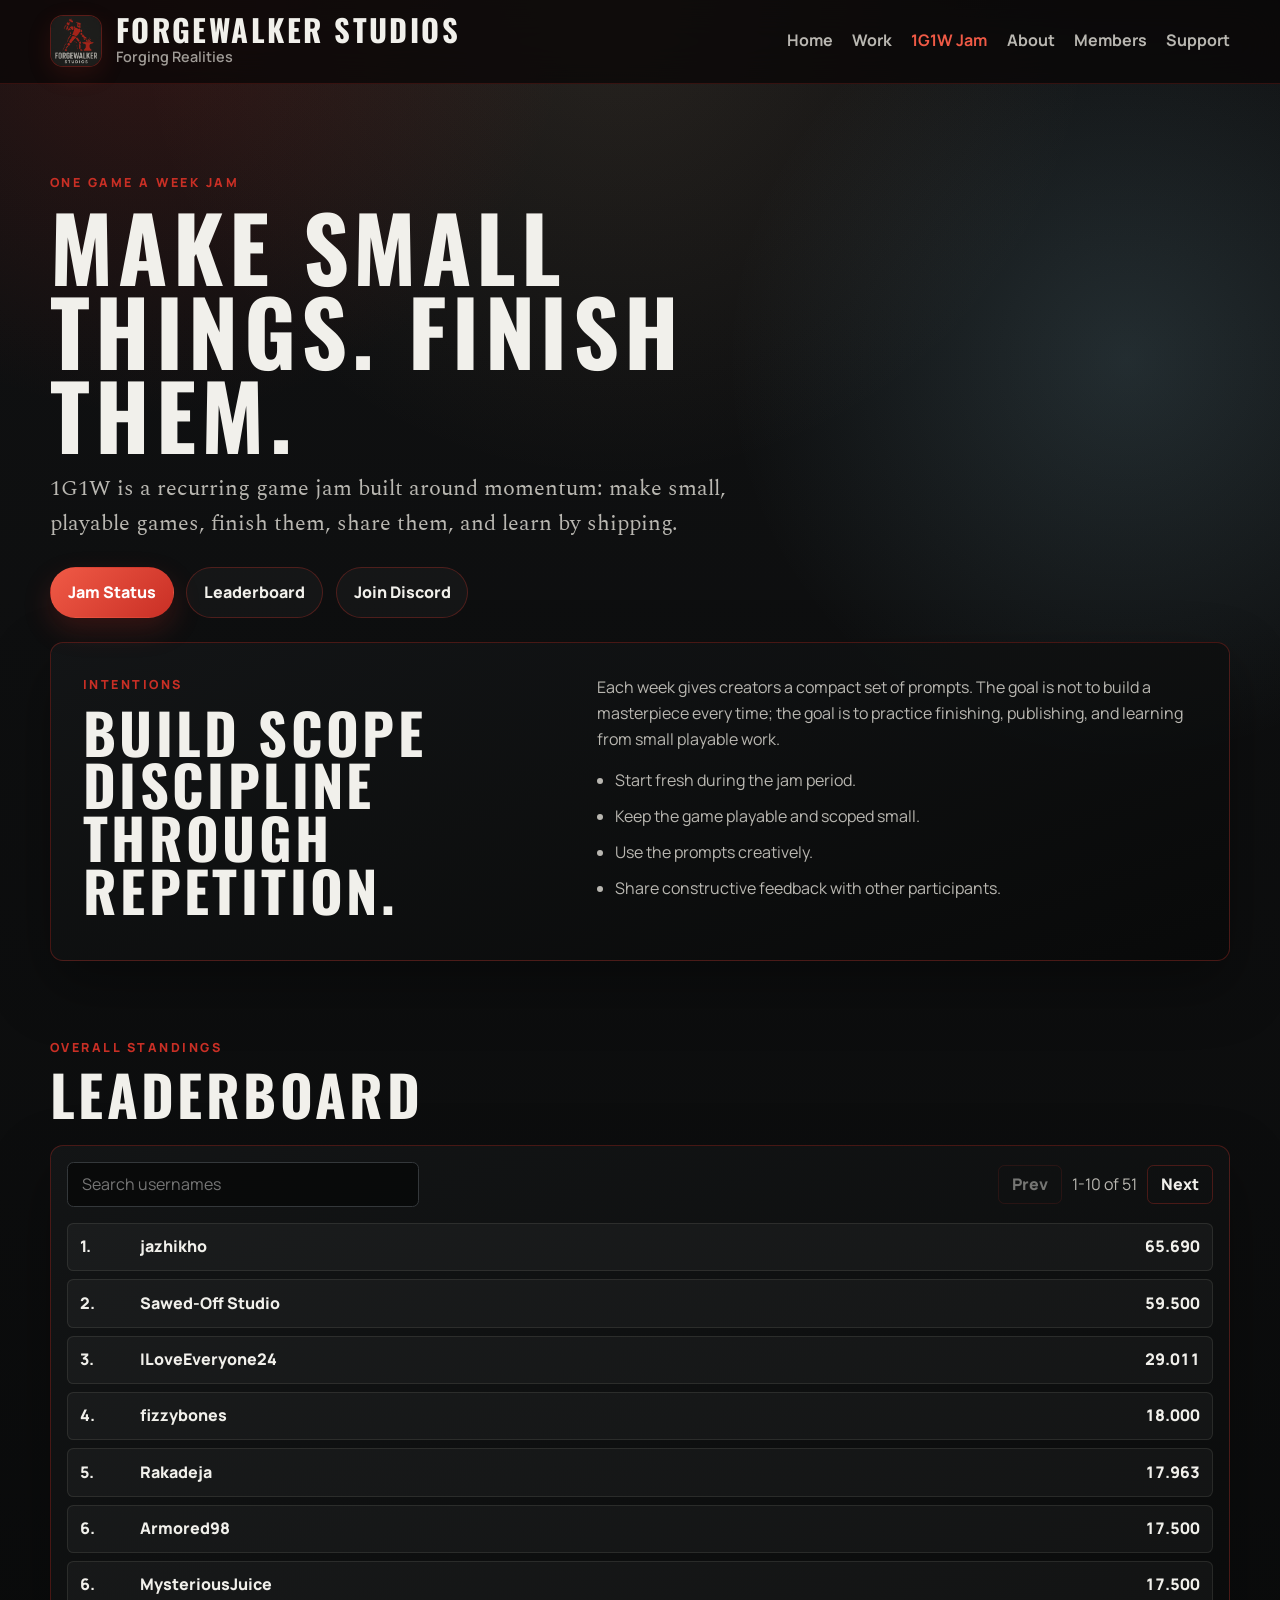
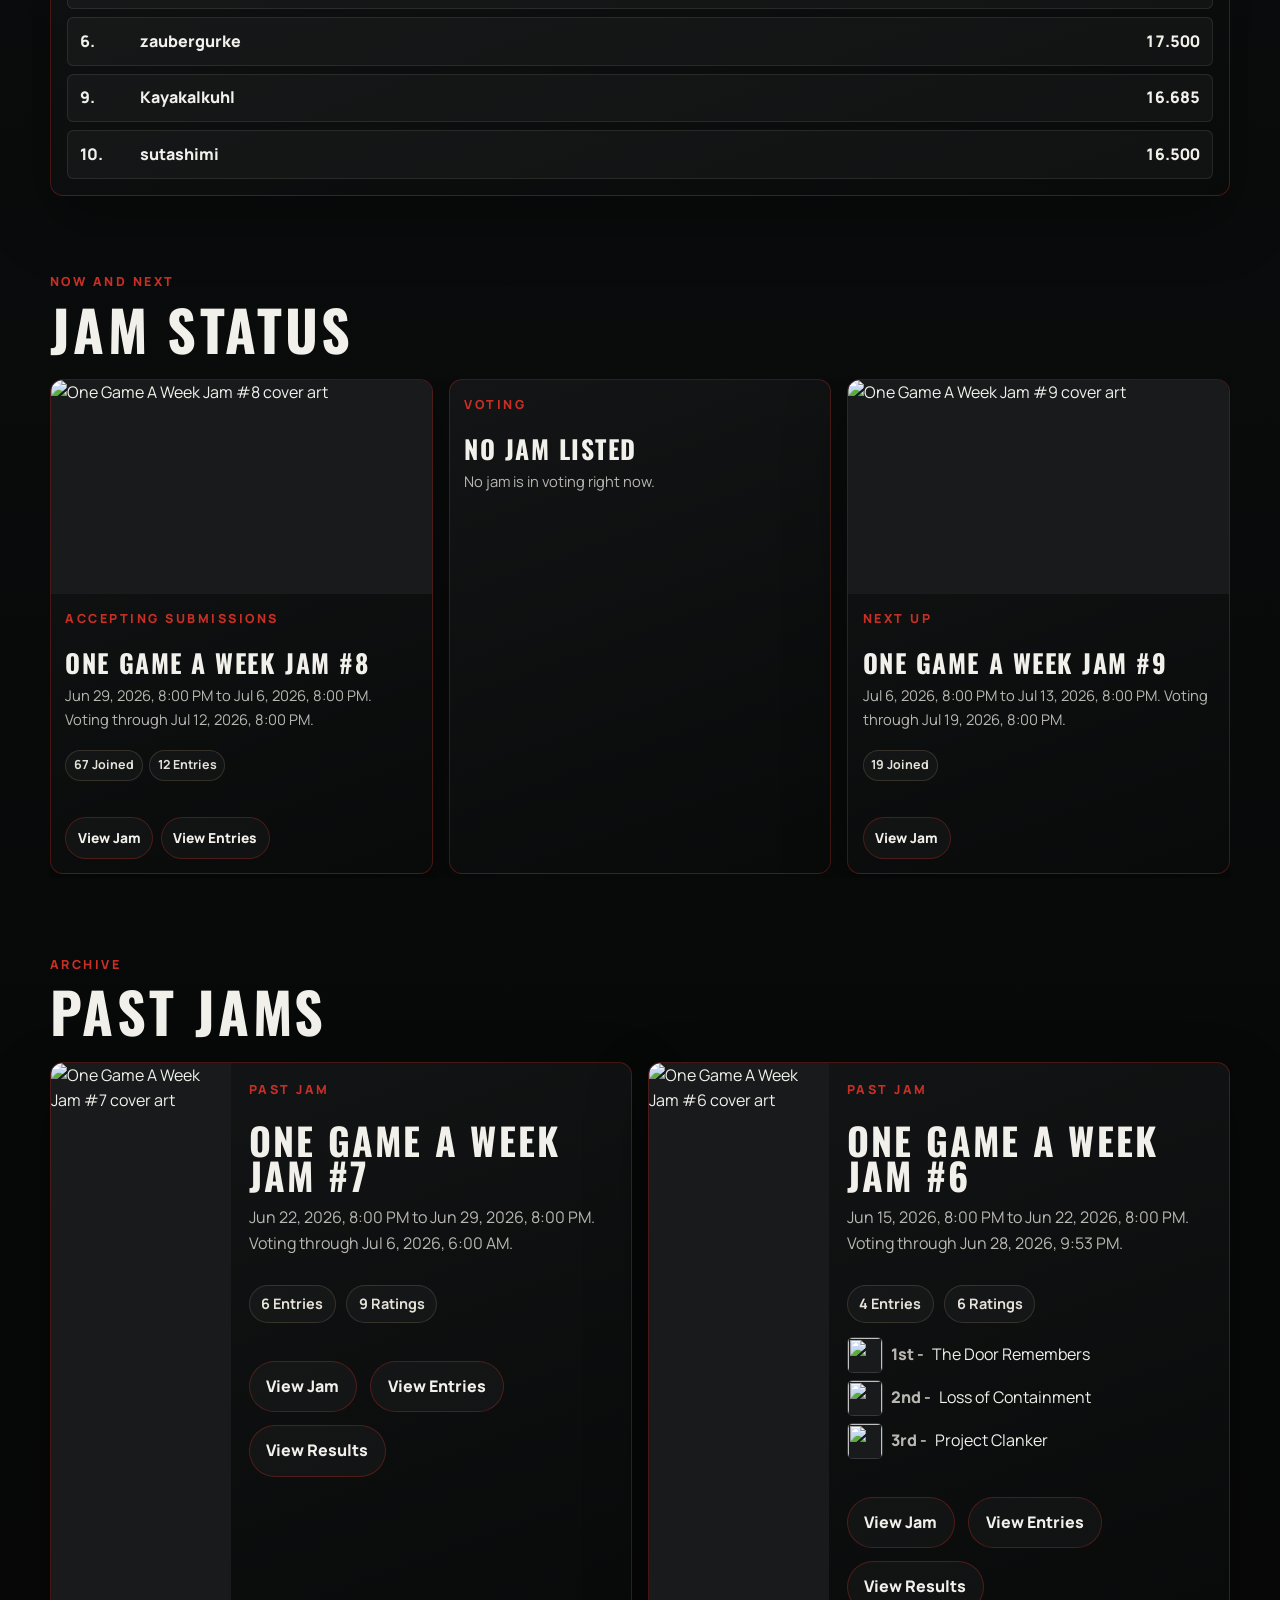
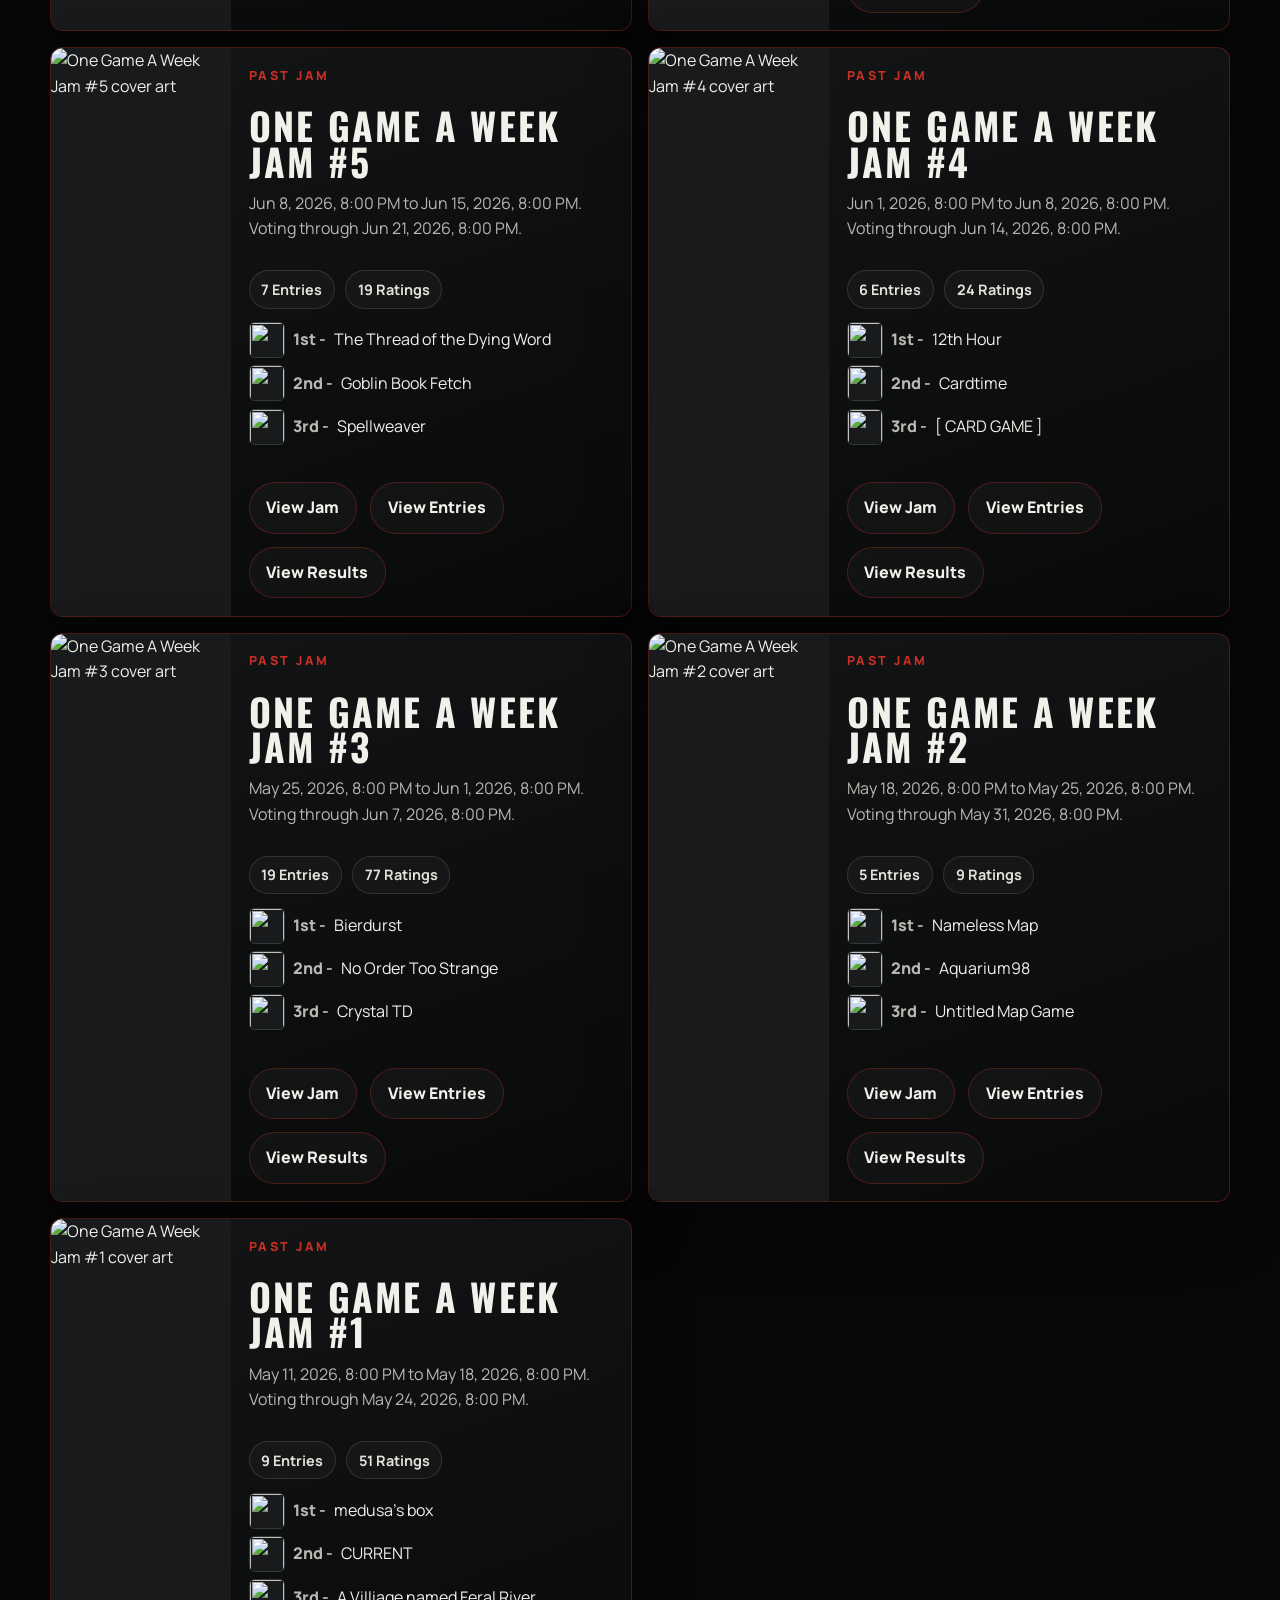
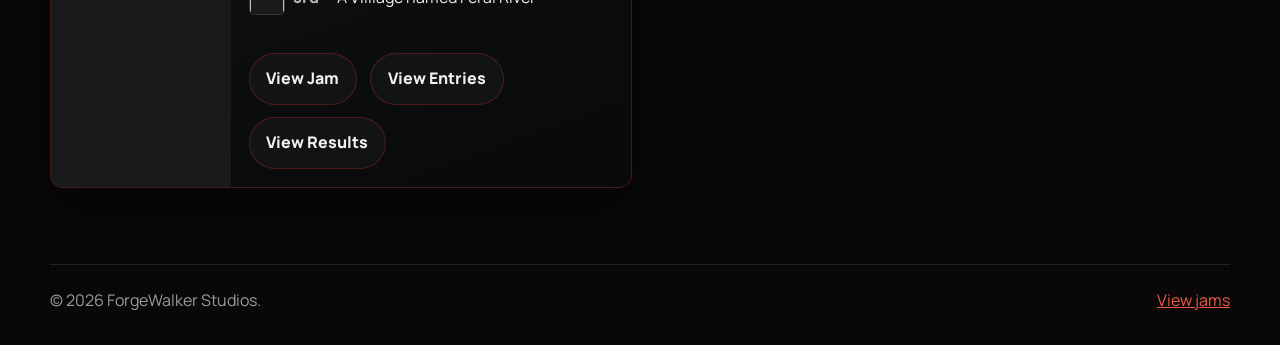
==== commit c30fbad5: "chore: update One Game a Week leaderboard" ====
--- a/1g1w.html
+++ b/1g1w.html
@@ -102,6 +102,6 @@
       <p>&copy; 2026 ForgeWalker Studios.</p>
       <a href="#featured-jams">View jams</a>
     </footer>
-    <script src="scripts/render-gameaweek-jams.js?v=20260629-leaderboard" defer></script>
+    <script src="scripts/render-gameaweek-jams.js?v=20260706-leaderboard" defer></script>
   </body>
 </html>
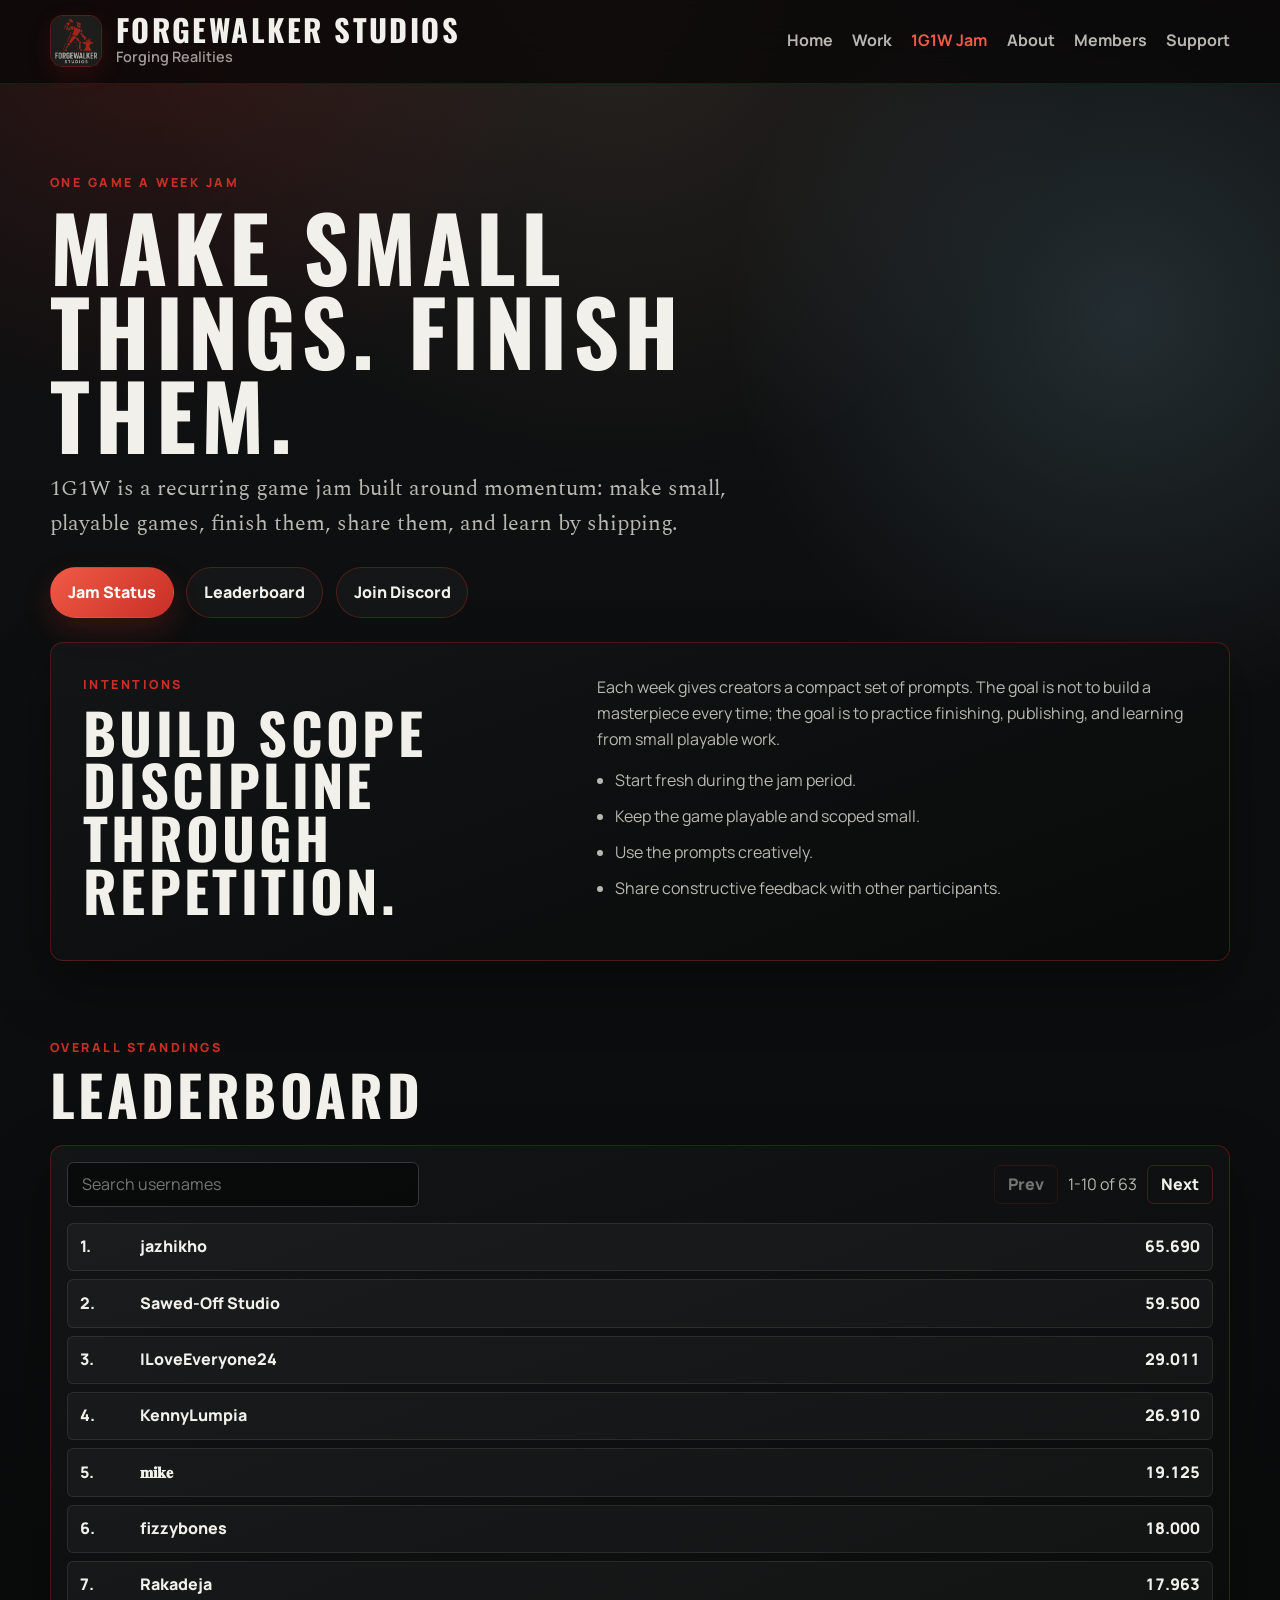
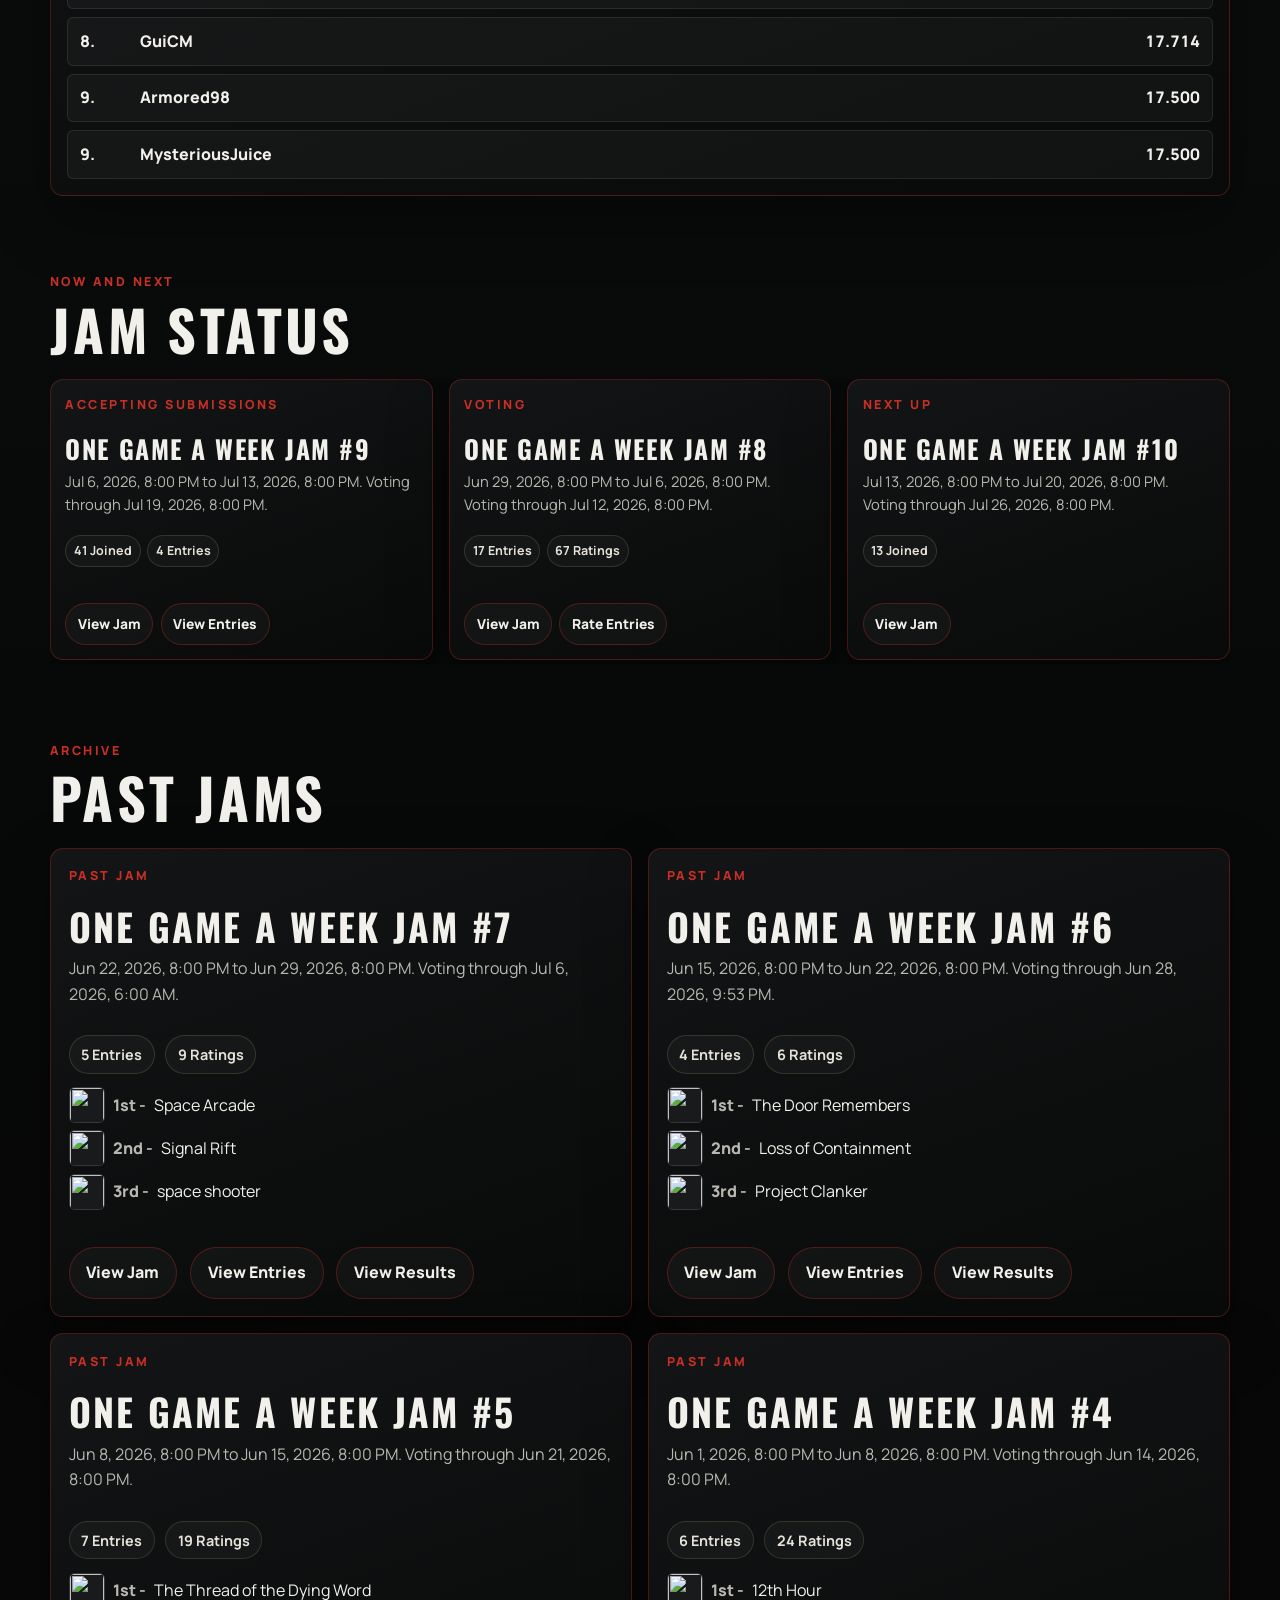
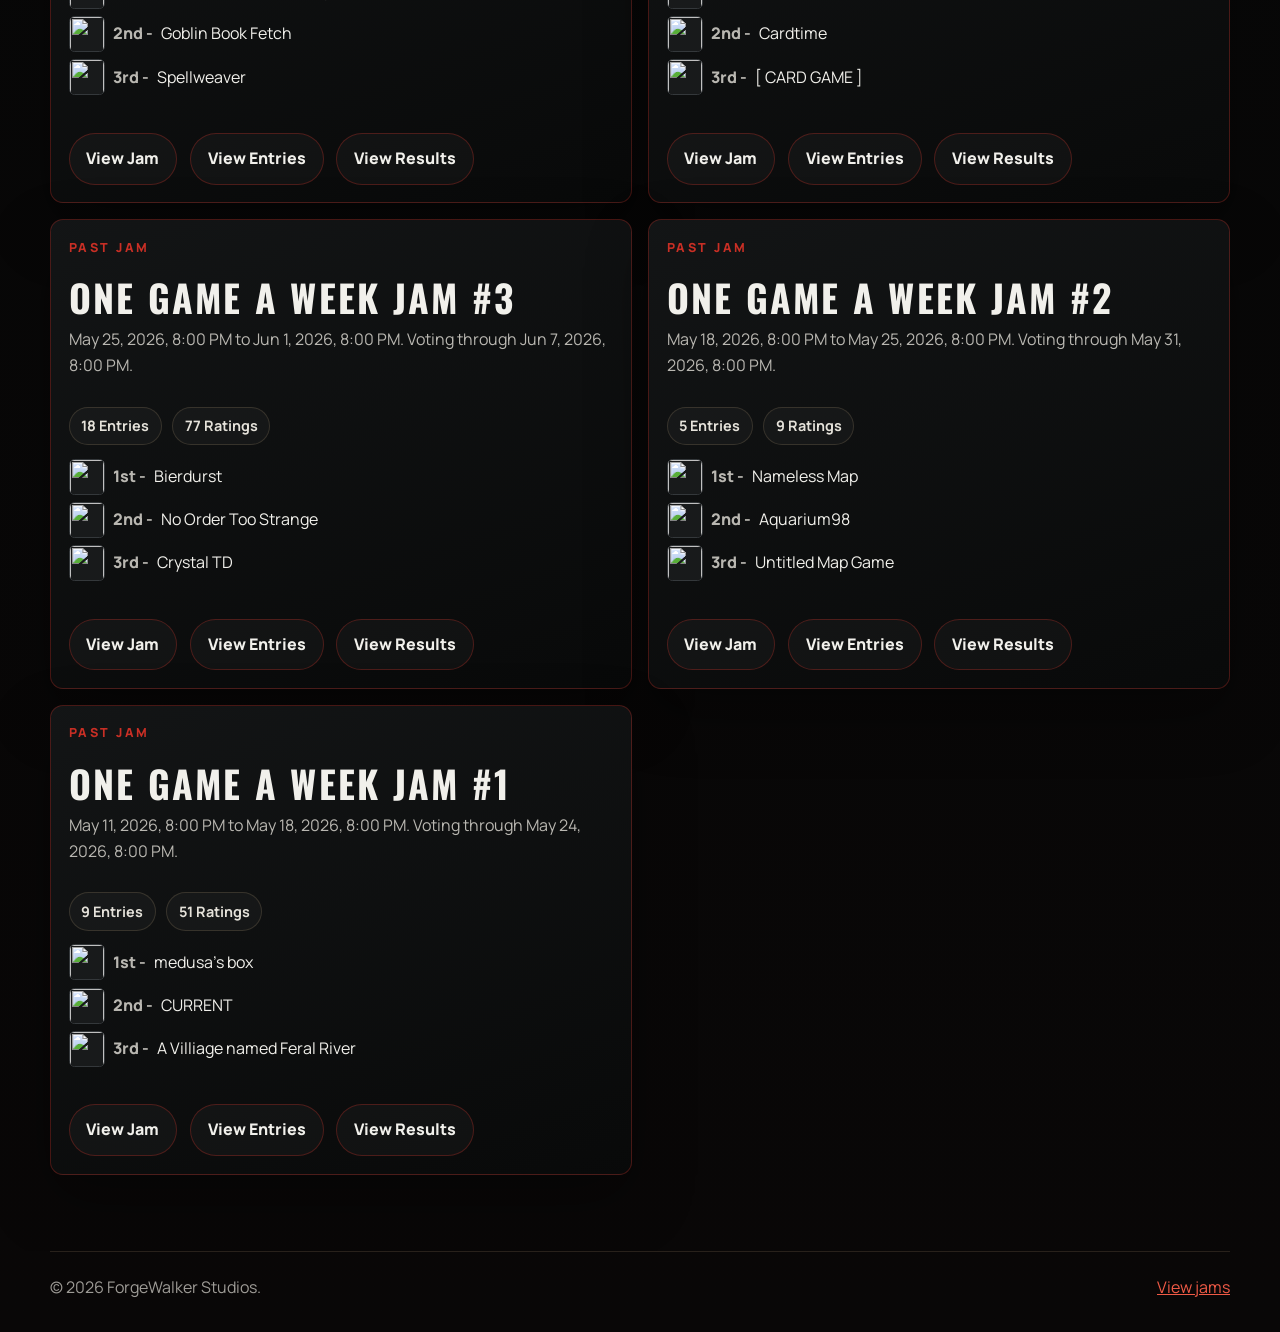
==== commit 6b5c1b4b: "chore: update One Game a Week leaderboard" ====
--- a/1g1w.html
+++ b/1g1w.html
@@ -102,6 +102,6 @@
       <p>&copy; 2026 ForgeWalker Studios.</p>
       <a href="#featured-jams">View jams</a>
     </footer>
-    <script src="scripts/render-gameaweek-jams.js?v=20260706-leaderboard" defer></script>
+    <script src="scripts/render-gameaweek-jams.js?v=20260712-leaderboard" defer></script>
   </body>
 </html>
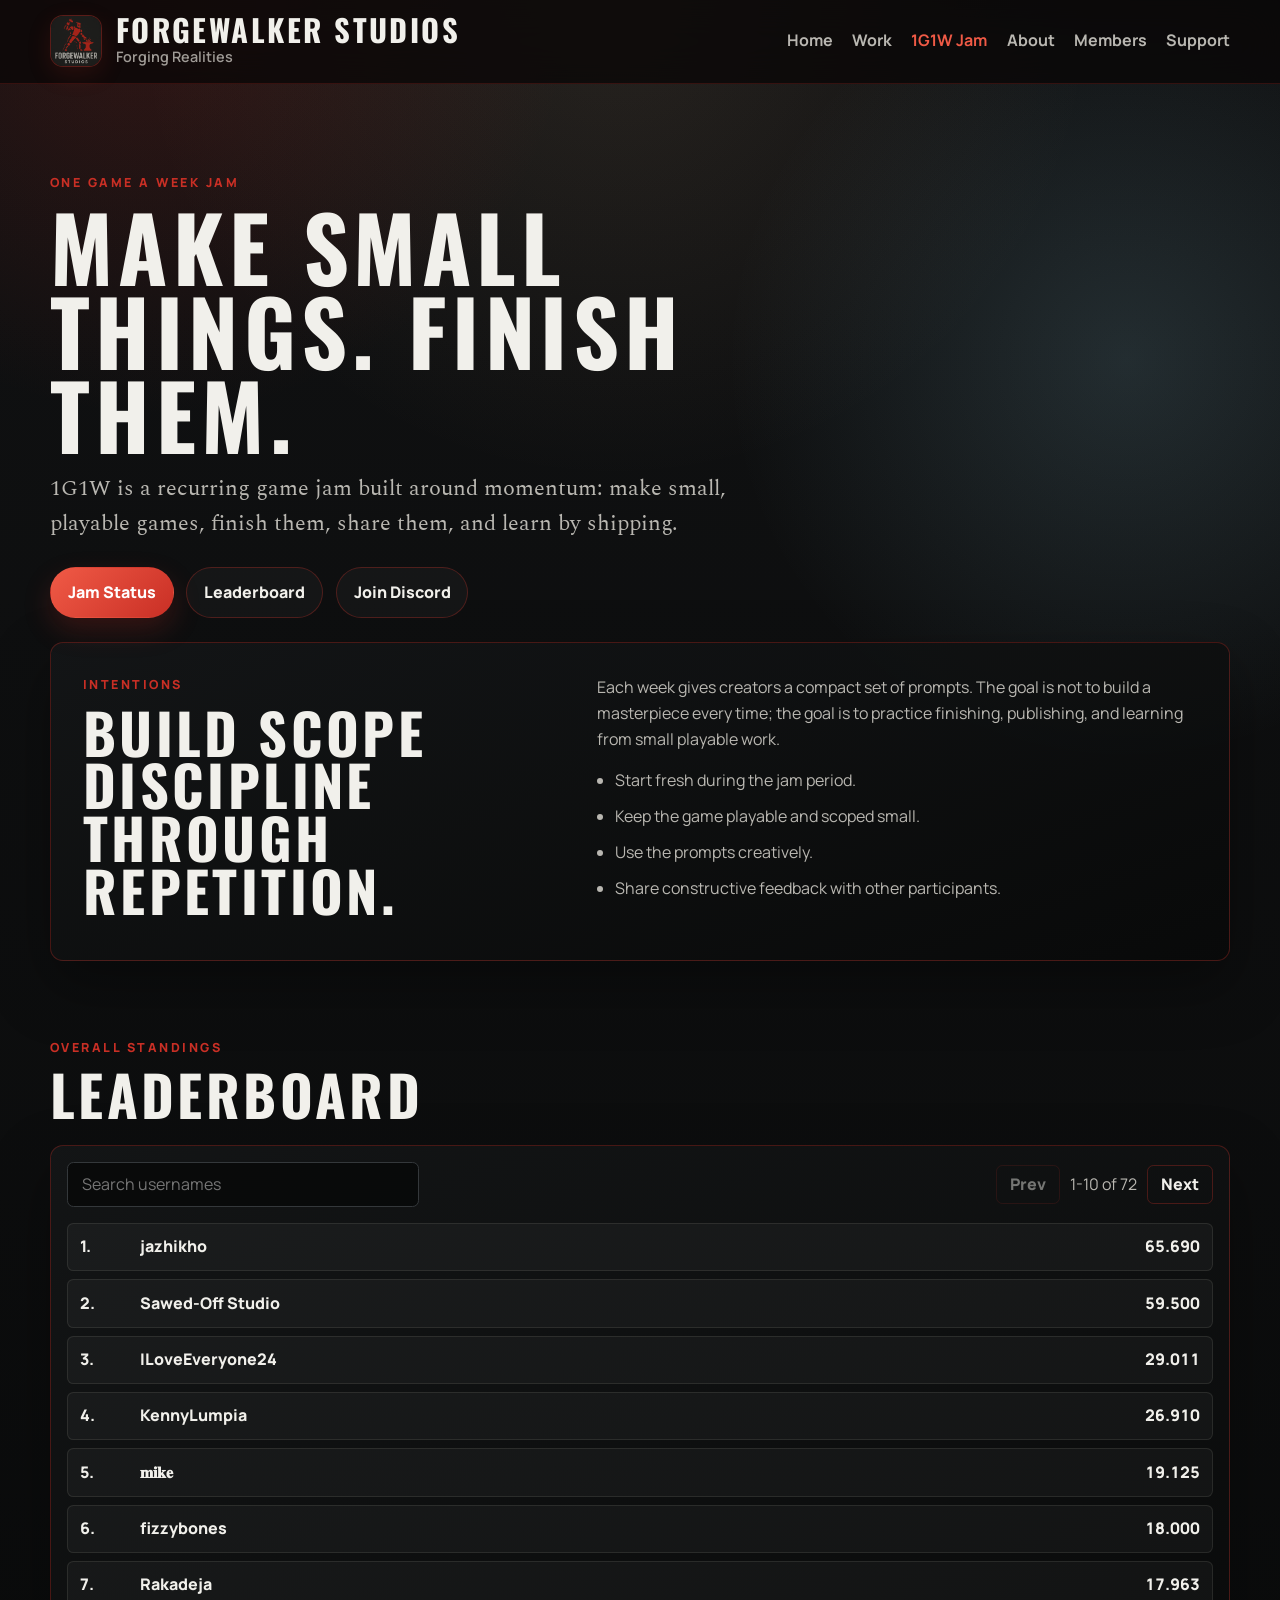
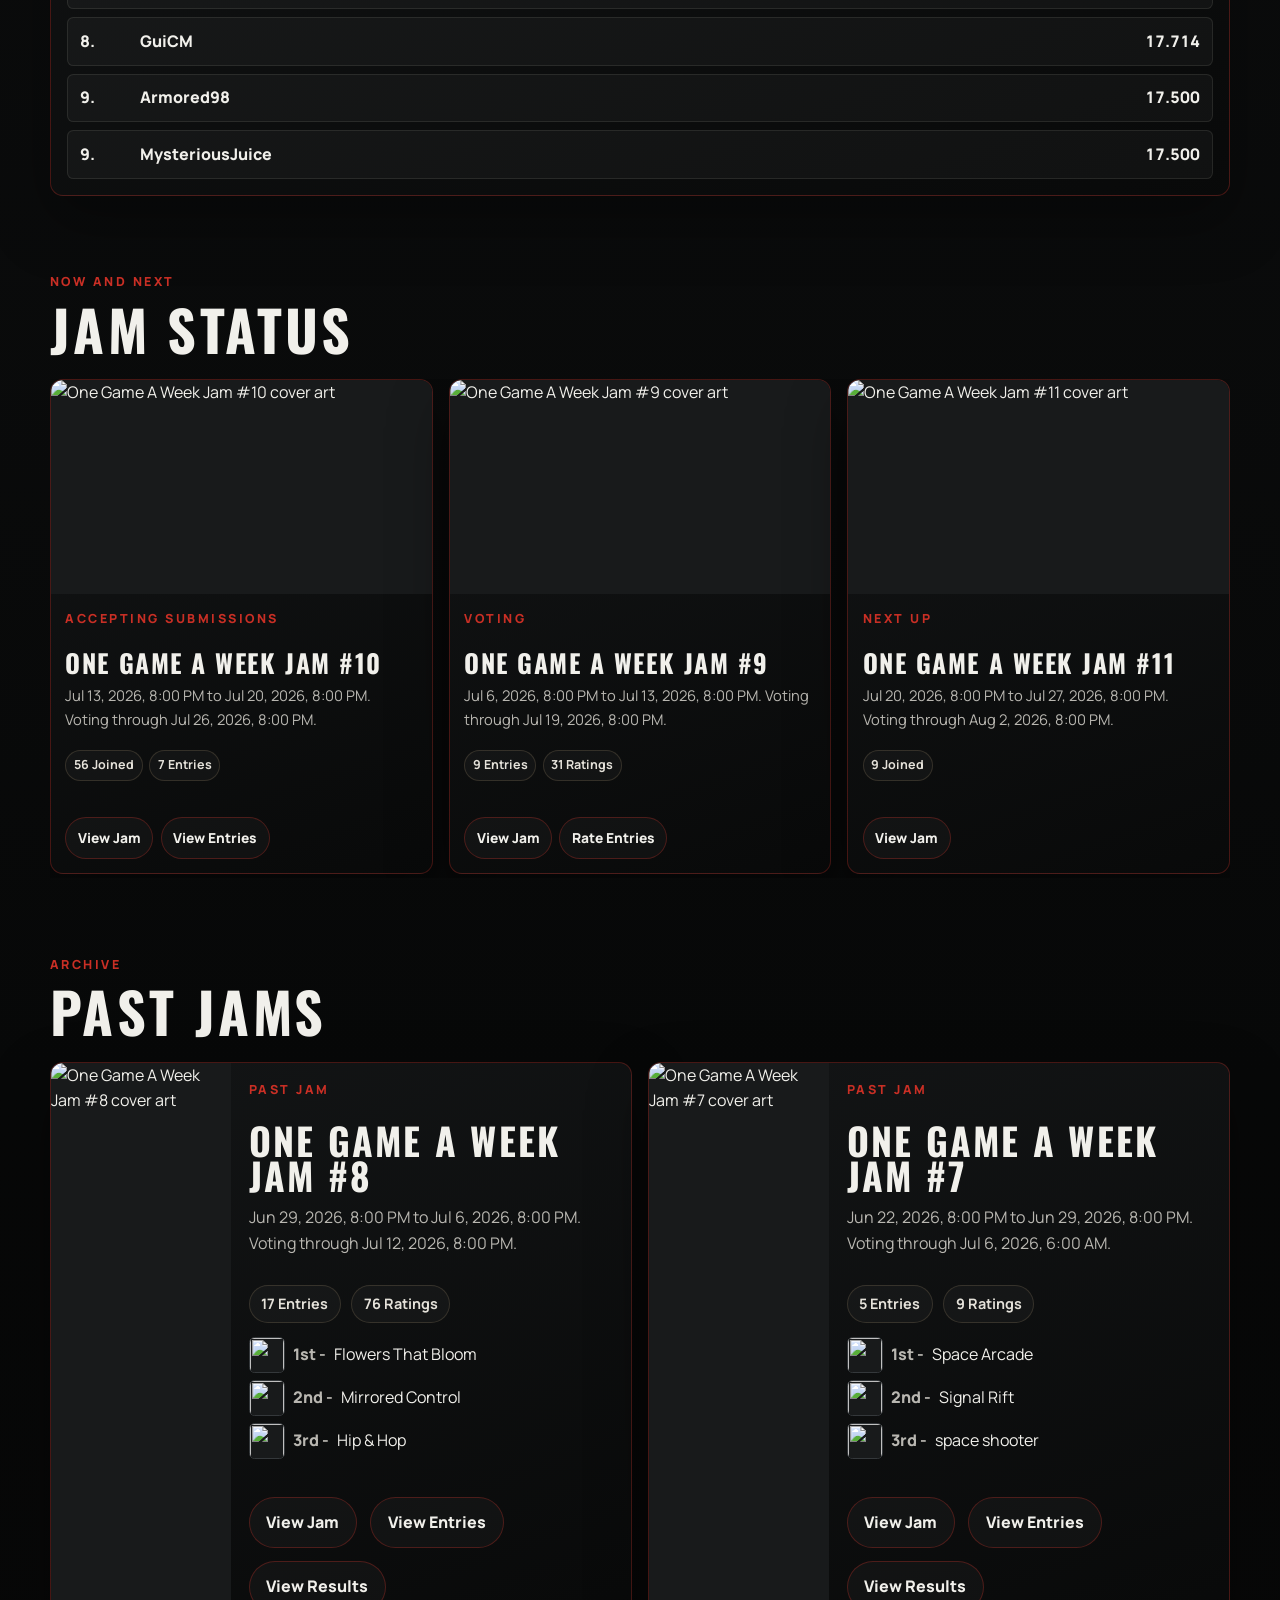
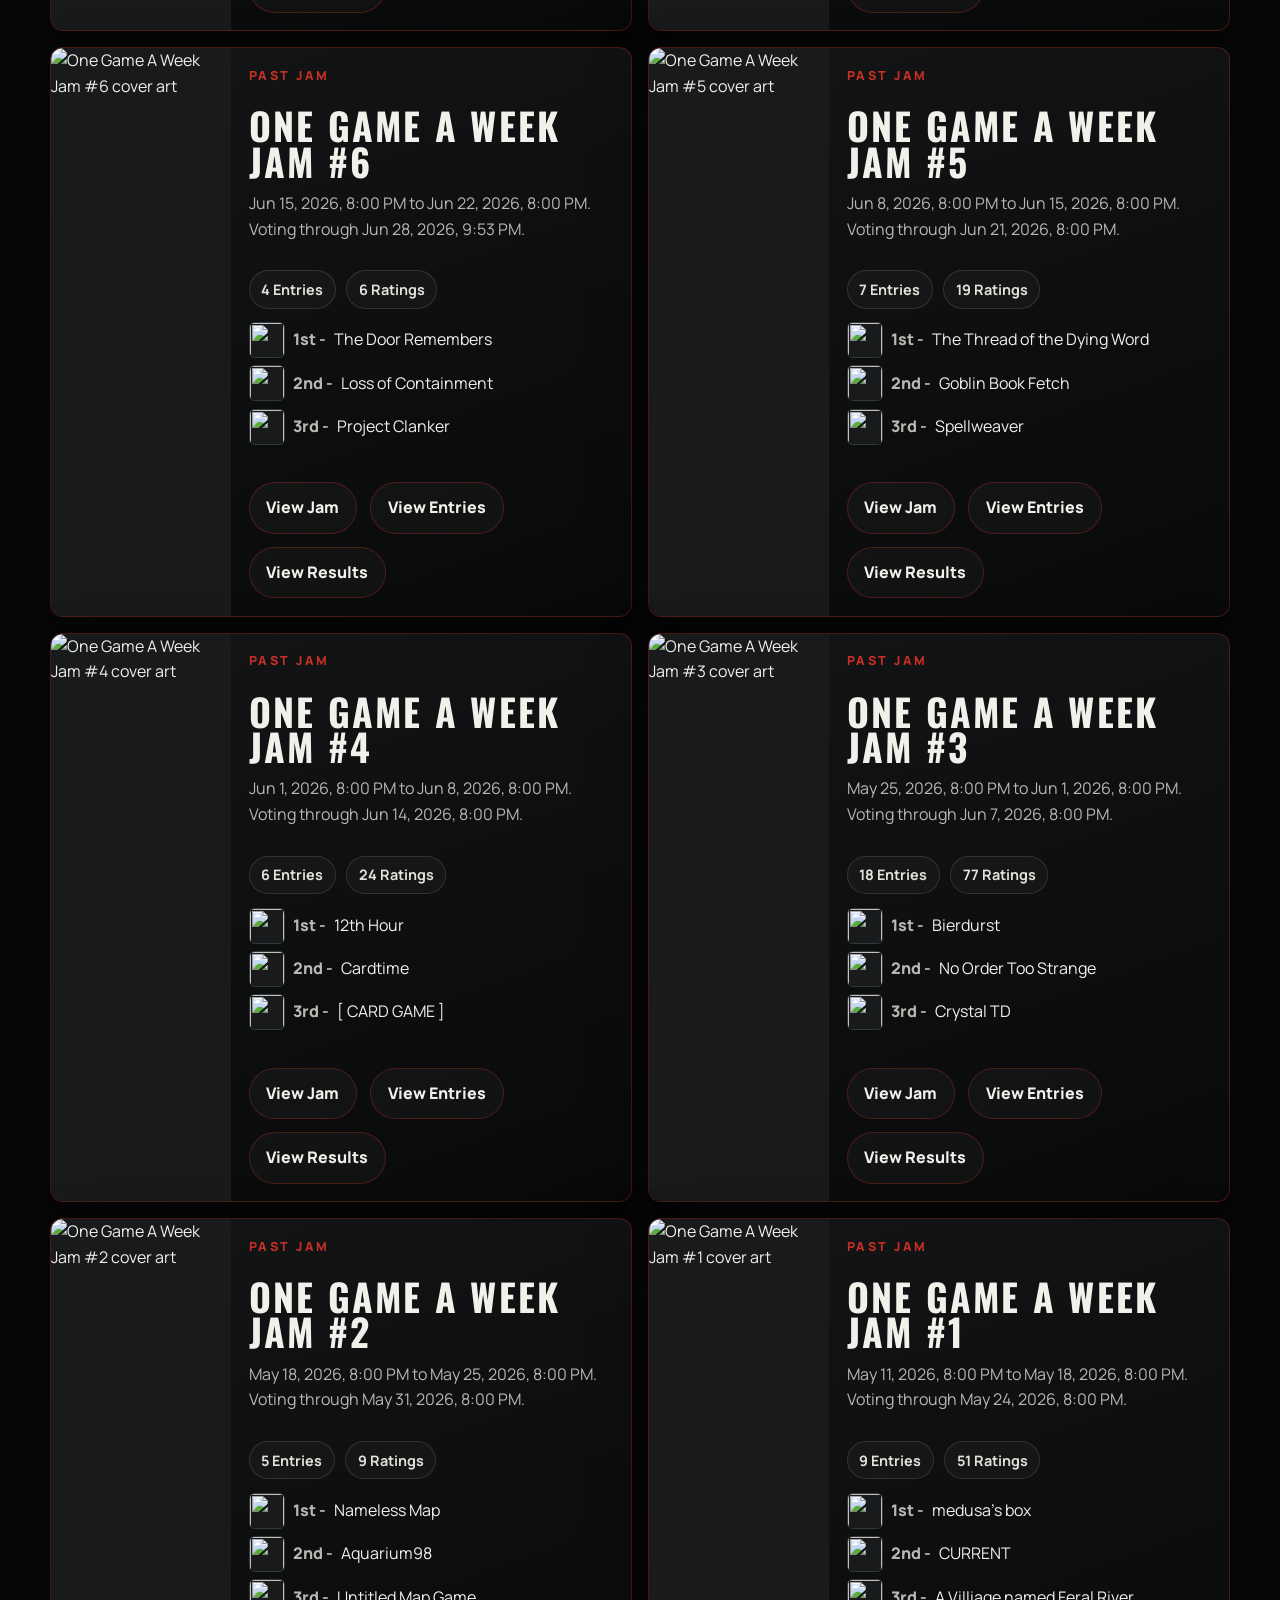
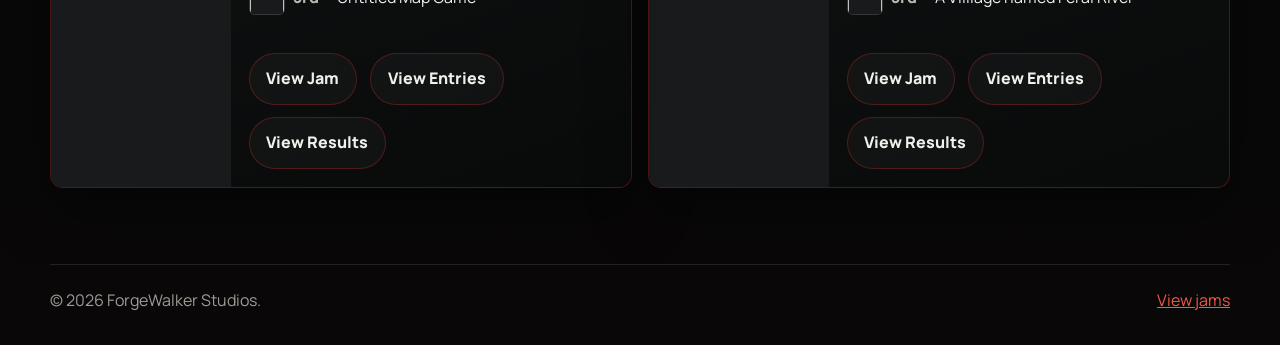
==== commit f236042e: "chore: update One Game a Week leaderboard" ====
--- a/1g1w.html
+++ b/1g1w.html
@@ -102,6 +102,6 @@
       <p>&copy; 2026 ForgeWalker Studios.</p>
       <a href="#featured-jams">View jams</a>
     </footer>
-    <script src="scripts/render-gameaweek-jams.js?v=20260712-leaderboard" defer></script>
+    <script src="scripts/render-gameaweek-jams.js?v=20260719-leaderboard" defer></script>
   </body>
 </html>
--- a/styles.css
+++ b/styles.css
@@ -43,6 +43,39 @@
   line-height: 1.6;
 }
 
+body.kenny-profile {
+  --forge: #b7b5af;
+  --forge-soft: #e3e0d8;
+  --line-warm: rgba(202, 199, 190, 0.24);
+  --surface-warm: rgba(24, 25, 25, 0.96);
+  --surface-strong: #252727;
+  background:
+    linear-gradient(180deg, #171818 0%, #101111 46%, #080909 100%);
+}
+
+body.kenny-profile .button.primary {
+  background: linear-gradient(135deg, #f0eee8, #8d8b85);
+  color: #111;
+  box-shadow: 0 12px 28px rgba(0, 0, 0, 0.28);
+}
+
+body.joel-profile {
+  --forge: #6fa8ff;
+  --forge-soft: #a9c8ff;
+  --line-warm: rgba(111, 168, 255, 0.28);
+  --surface-warm: rgba(14, 21, 37, 0.96);
+  --surface-strong: #17233d;
+  background:
+    radial-gradient(circle at 84% 6%, rgba(111, 168, 255, 0.16), transparent 24rem),
+    linear-gradient(180deg, #101827 0%, #0b1020 48%, #070911 100%);
+}
+
+body.joel-profile .button.primary {
+  background: linear-gradient(135deg, #a9c8ff, #2e5fa8);
+  color: #071021;
+  box-shadow: 0 12px 28px rgba(46, 95, 168, 0.28);
+}
+
 img {
   display: block;
   max-width: 100%;
@@ -719,6 +752,21 @@
   padding: clamp(1.4rem, 4vw, 3rem);
 }
 
+.member-list {
+  display: grid;
+  gap: 1rem;
+}
+
+.kenny-member-card {
+  border-color: rgba(202, 199, 190, 0.24);
+  background: linear-gradient(160deg, rgba(30, 31, 31, 0.96), rgba(9, 10, 10, 0.94));
+}
+
+.joel-member-card {
+  border-color: rgba(111, 168, 255, 0.26);
+  background: linear-gradient(160deg, rgba(14, 21, 37, 0.96), rgba(7, 9, 17, 0.94));
+}
+
 .member-logo {
   width: min(100%, 260px);
   justify-self: center;
@@ -726,6 +774,46 @@
   border-radius: var(--radius);
   background: rgba(7, 8, 8, 0.65);
   box-shadow: var(--shadow);
+}
+
+.member-logo-cover {
+  aspect-ratio: 4 / 3;
+  object-fit: cover;
+}
+
+.member-logo-portrait {
+  aspect-ratio: 1 / 1;
+  object-fit: cover;
+  object-position: 50% 28%;
+}
+
+.profile-card h2 {
+  max-width: 12ch;
+}
+
+.member-work-grid {
+  grid-template-columns: repeat(2, minmax(0, 1fr));
+}
+
+.profile-link-list {
+  display: grid;
+  grid-template-columns: repeat(2, minmax(0, 1fr));
+  gap: 0.7rem 1rem;
+  margin: 1rem 0 0;
+  padding: 0;
+  list-style: none;
+}
+
+.profile-link-list a {
+  color: var(--text);
+  font-weight: 800;
+  text-decoration: none;
+}
+
+.profile-link-list a:hover {
+  color: var(--forge-soft);
+  text-decoration: underline;
+  text-underline-offset: 0.24em;
 }
 
 .tag-list {
@@ -807,7 +895,8 @@
   .project-grid,
   .project-grid.wide,
   .jam-grid,
-  .support-grid {
+  .support-grid,
+  .member-work-grid {
     grid-template-columns: repeat(2, minmax(0, 1fr));
   }
 }
@@ -825,7 +914,8 @@
   .hero,
   .split-section,
   .jam-card,
-  .member-card {
+  .member-card,
+  .profile-link-list {
     grid-template-columns: 1fr;
   }
 
